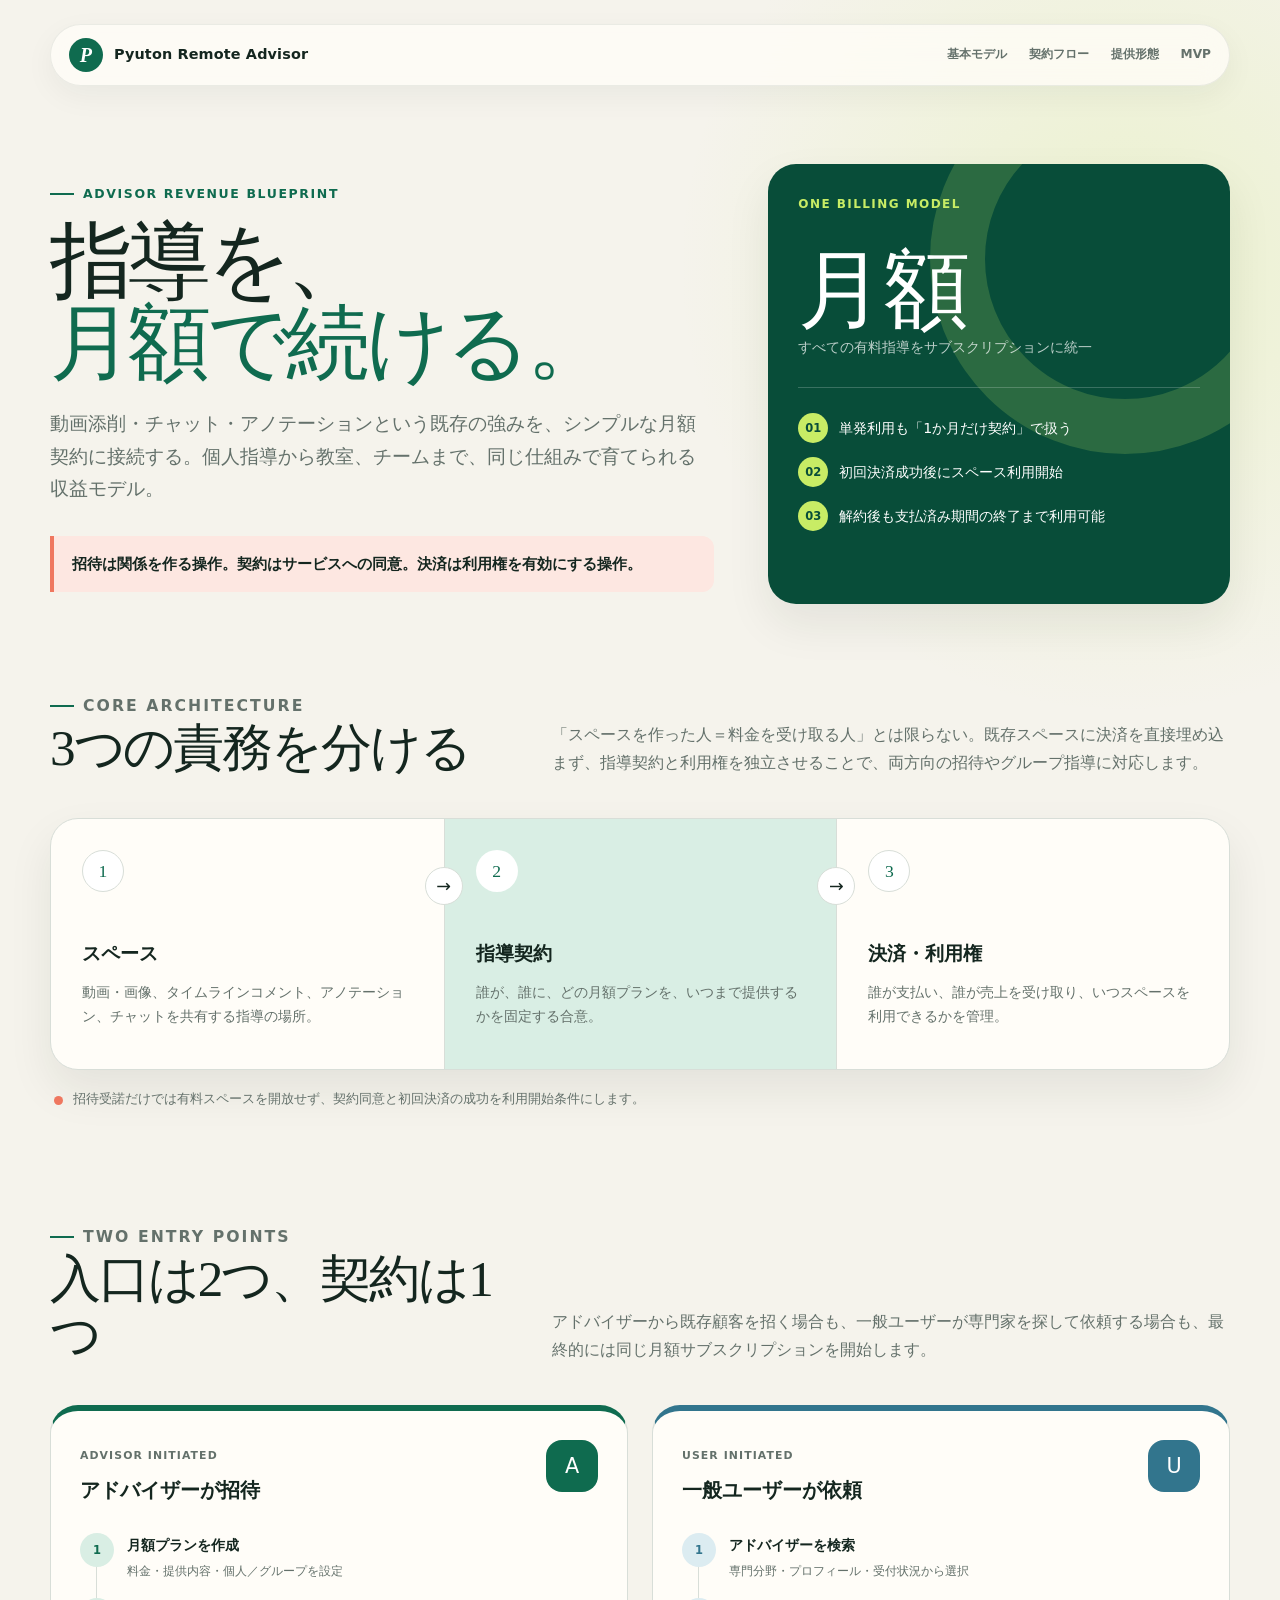
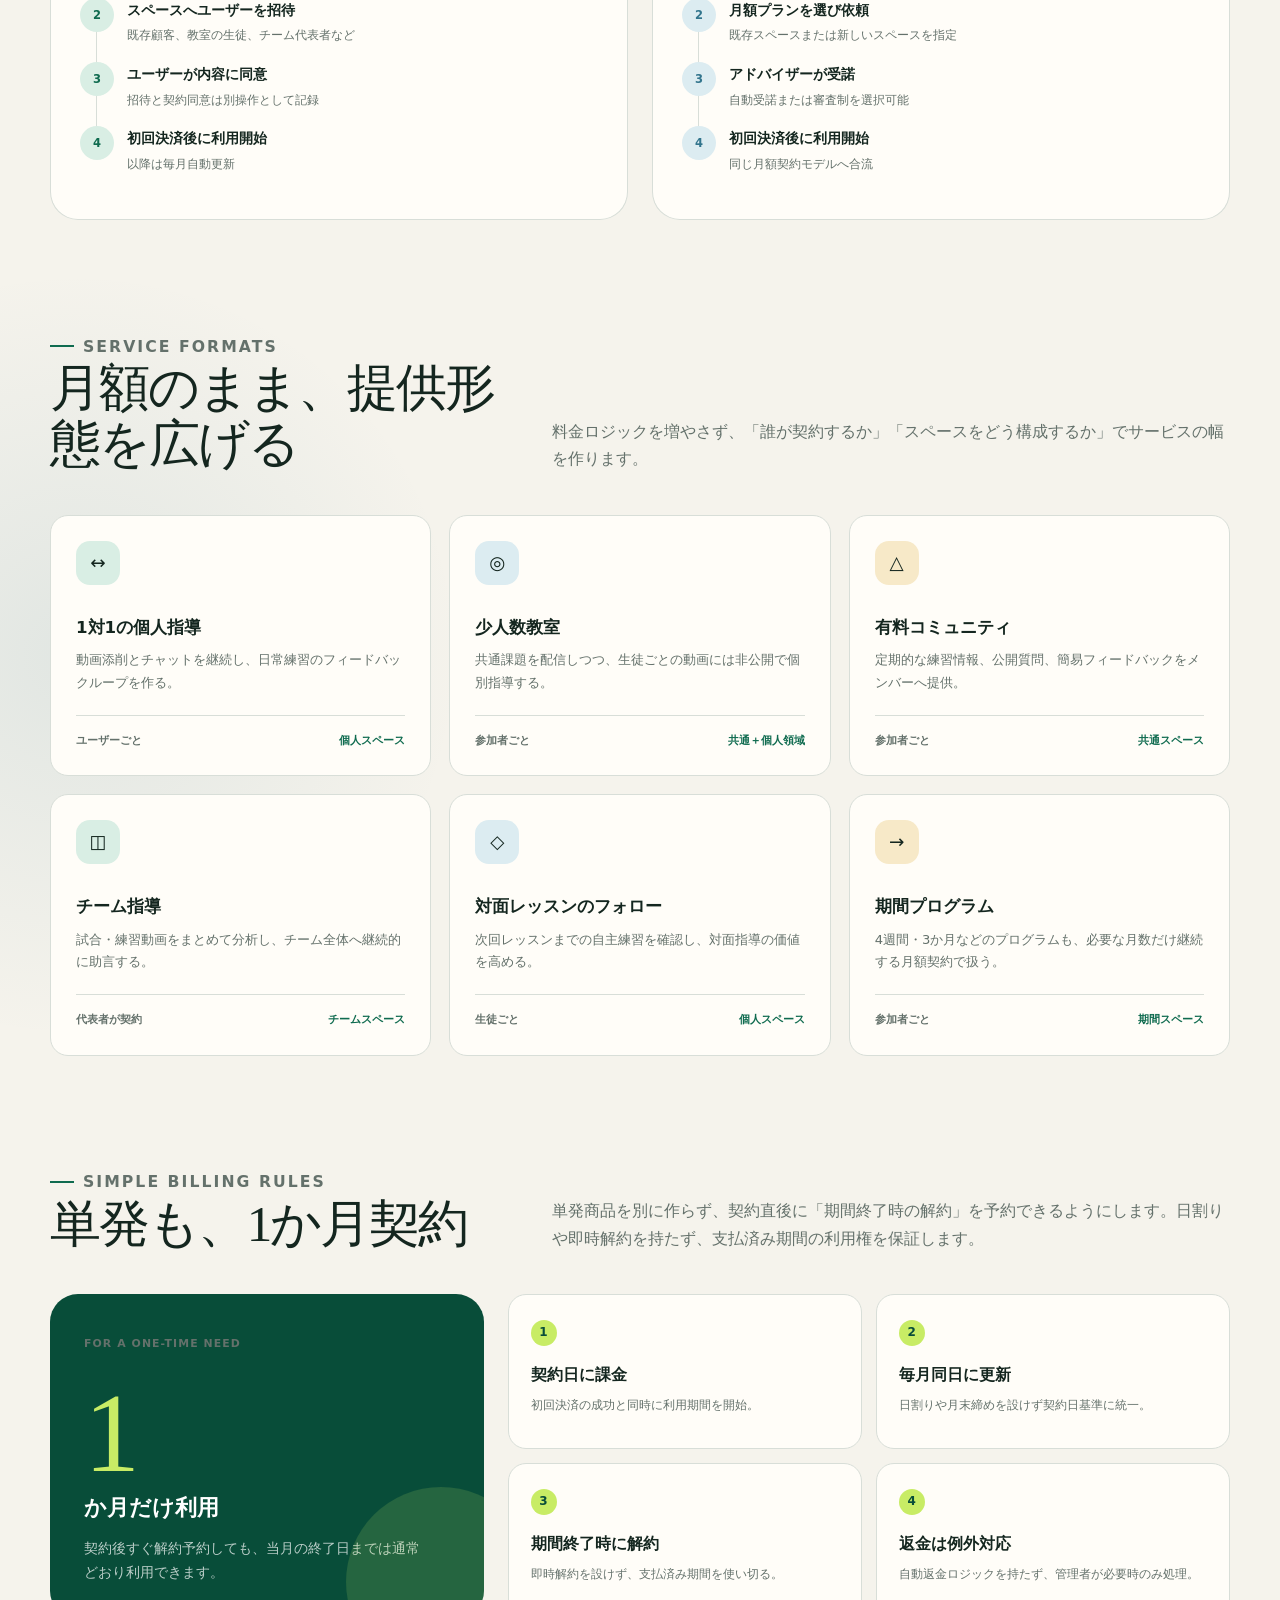
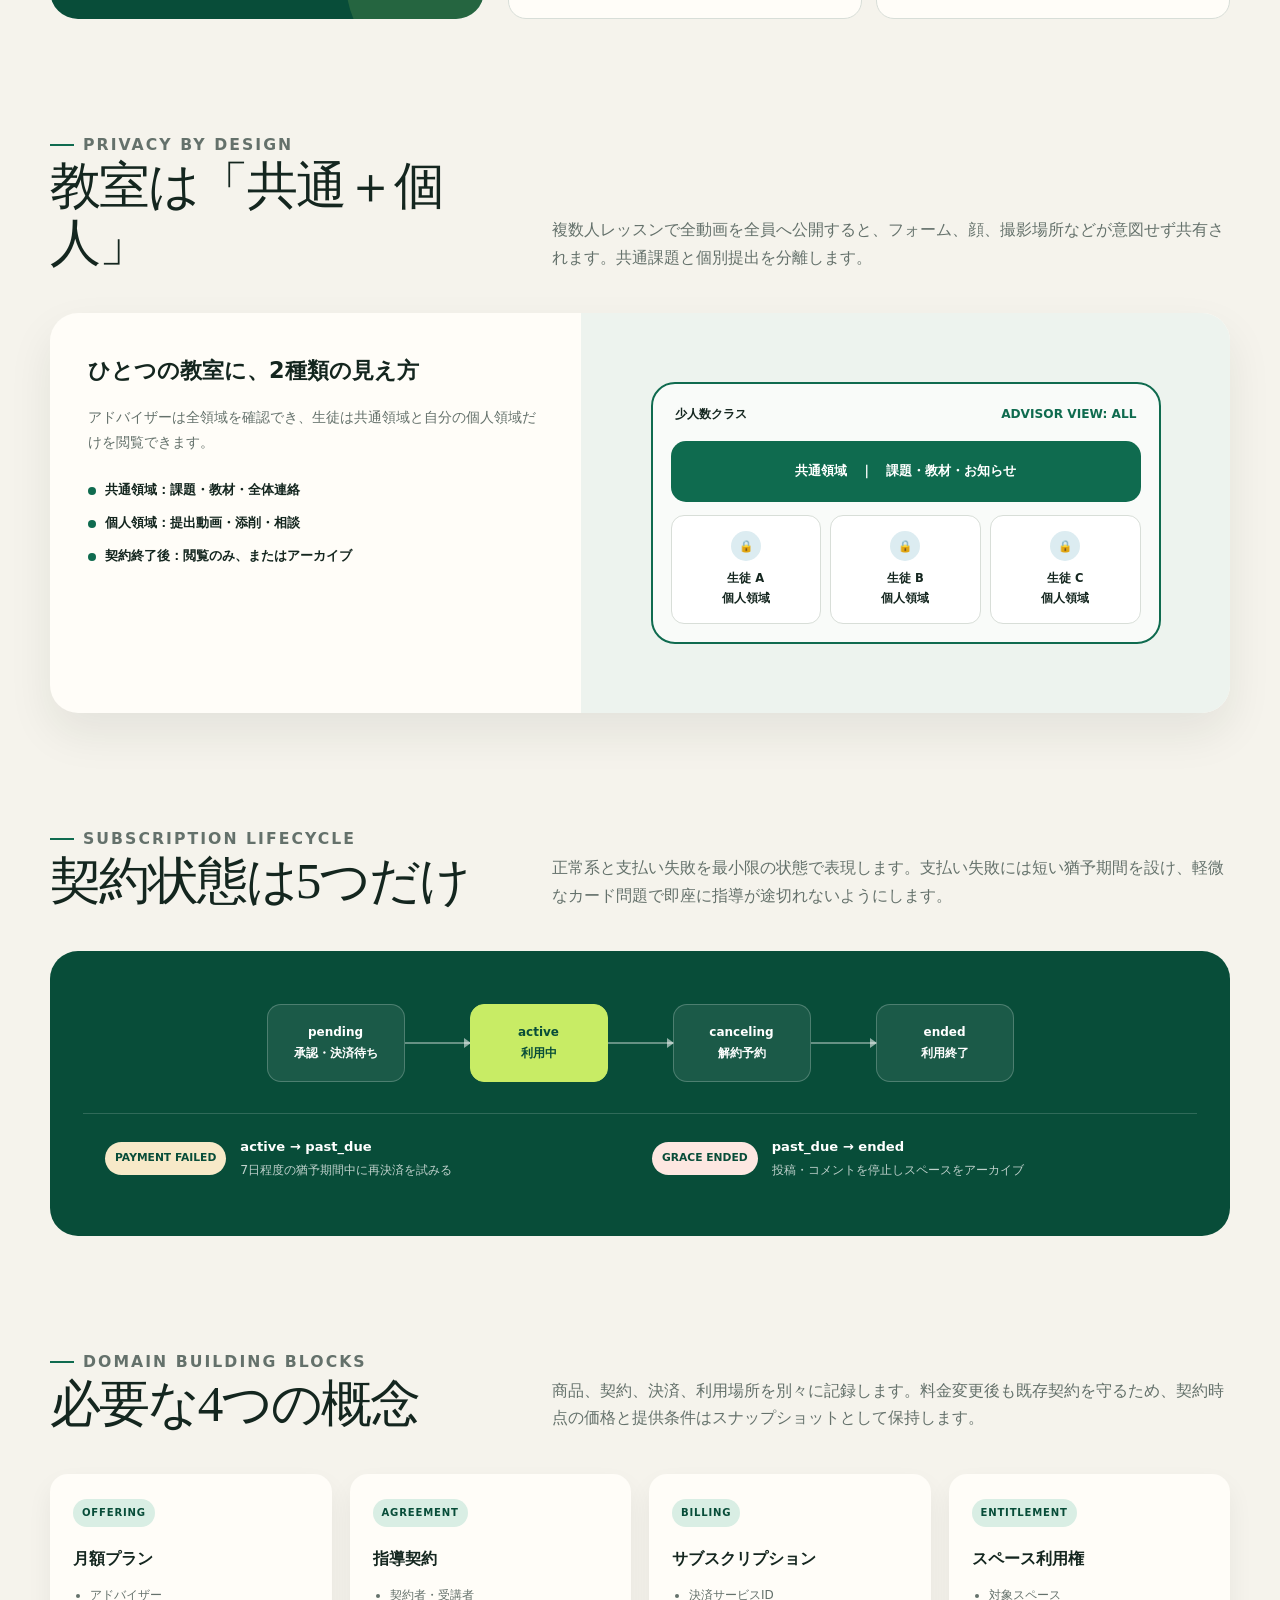
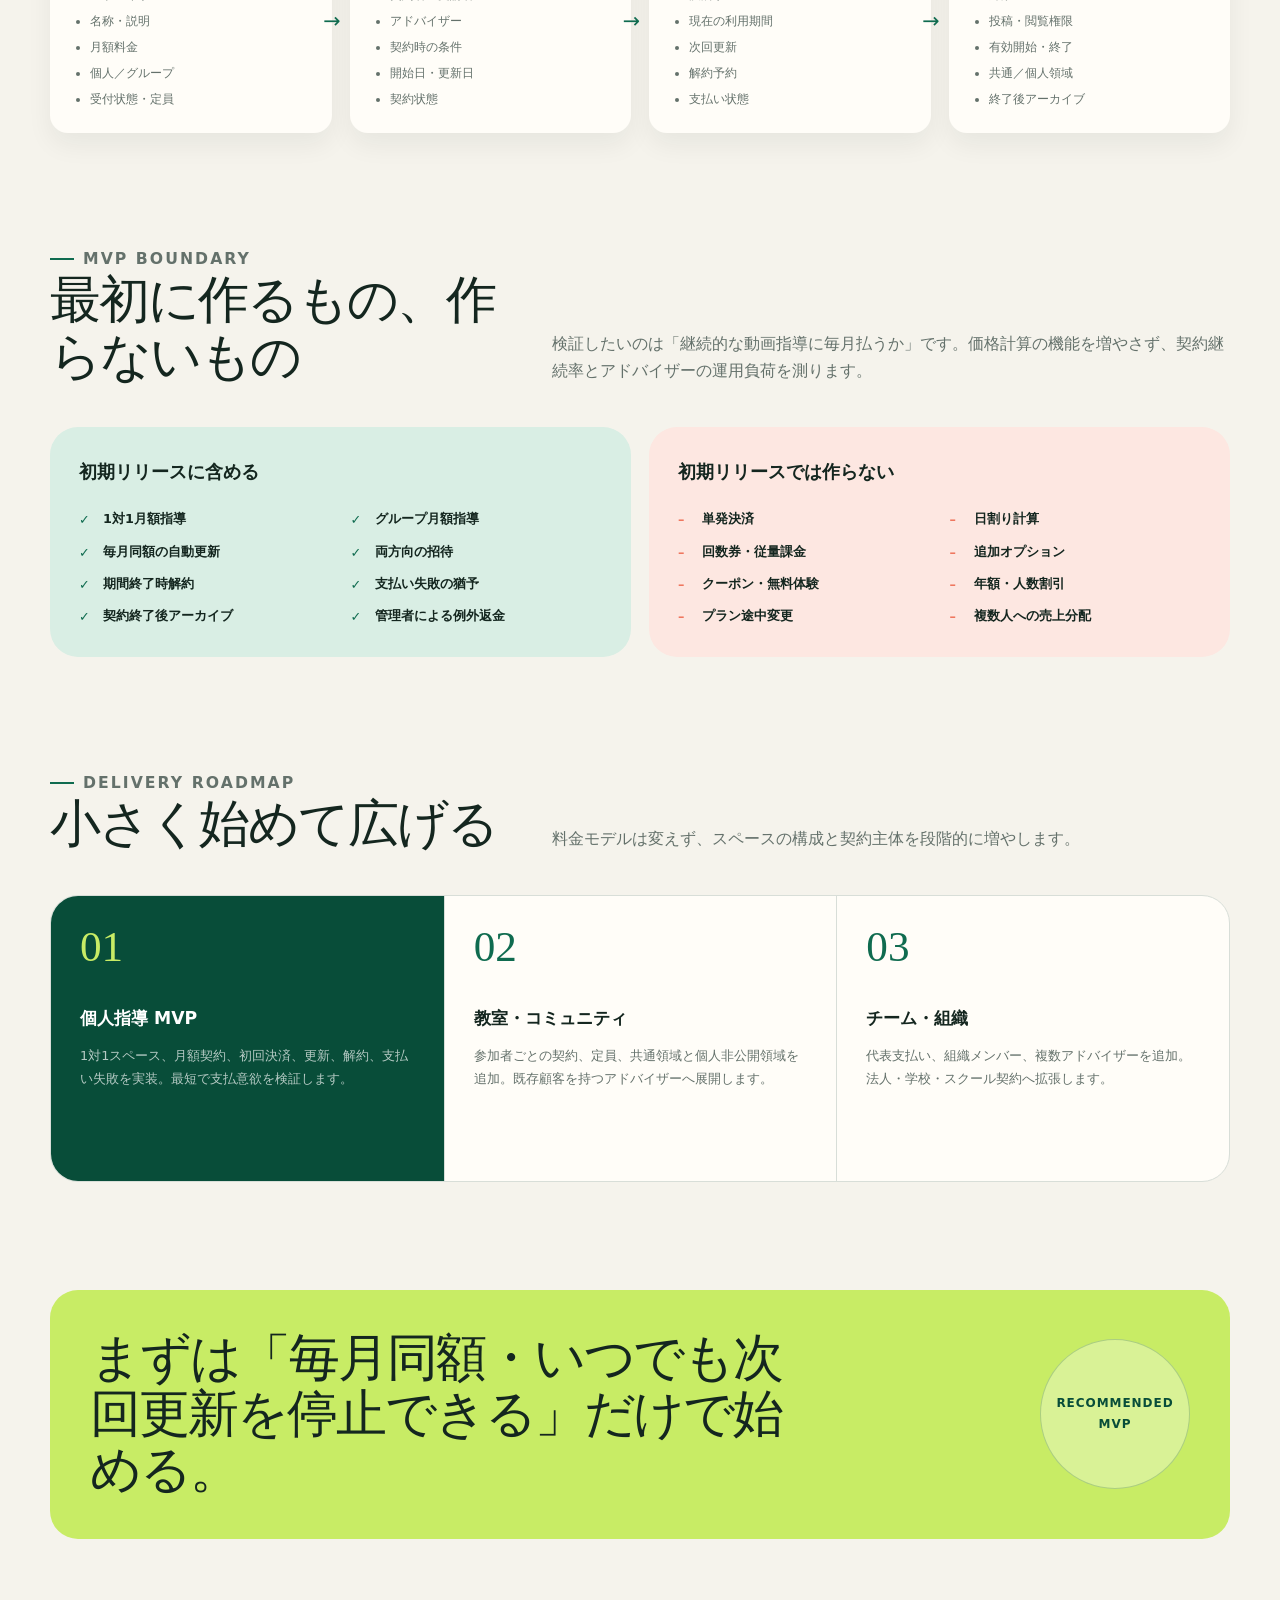
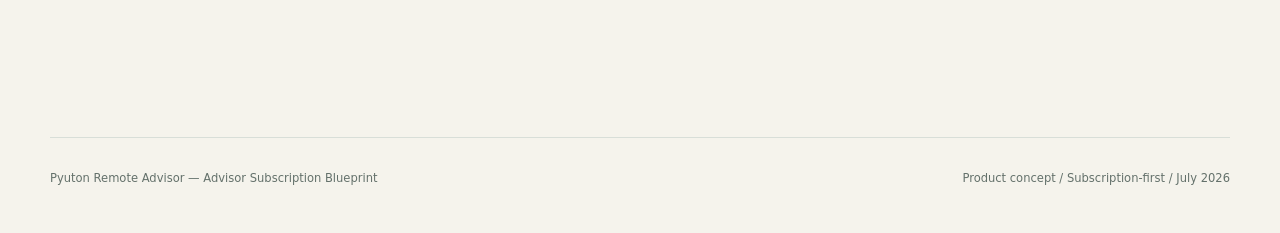
==== advisor-subscription-visual-guide.html @ 38a8e158 "Add preload link for advisor subscription visual guide document" ====
<!doctype html>
<html lang="ja">
<head>
  <meta charset="utf-8">
  <meta name="viewport" content="width=device-width, initial-scale=1">
  <meta name="description" content="Pyuton Remote Advisor のアドバイザー向け月額サブスクリプション構想を図解したプロダクト資料">
  <title>Advisor Subscription Blueprint | Pyuton Remote Advisor</title>
  <style>
    :root {
      --ink: #14261f;
      --muted: #64716b;
      --paper: #f5f3ec;
      --surface: #fffdf8;
      --surface-2: #edf3ee;
      --line: #d8ded8;
      --green: #0f6b4f;
      --green-dark: #084d39;
      --green-soft: #d9eee4;
      --lime: #c8ec65;
      --coral: #ef775f;
      --coral-soft: #fde7e1;
      --blue: #32758d;
      --blue-soft: #dcecf1;
      --amber: #b2781c;
      --amber-soft: #f7e9c8;
      --shadow: 0 20px 45px rgba(20, 38, 31, 0.08);
      --radius-lg: 28px;
      --radius-md: 18px;
      --radius-sm: 12px;
    }

    * { box-sizing: border-box; }

    html { scroll-behavior: smooth; }

    body {
      margin: 0;
      color: var(--ink);
      background:
        radial-gradient(circle at 88% 4%, rgba(200, 236, 101, 0.22), transparent 28rem),
        radial-gradient(circle at 6% 34%, rgba(50, 117, 141, 0.10), transparent 24rem),
        var(--paper);
      font-family: "Hiragino Sans", "Yu Gothic UI", "Yu Gothic", "Noto Sans JP", system-ui, sans-serif;
      line-height: 1.75;
      -webkit-font-smoothing: antialiased;
    }

    a { color: inherit; }

    .page {
      width: min(1180px, calc(100% - 40px));
      margin: 0 auto;
    }

    .eyebrow {
      display: inline-flex;
      align-items: center;
      gap: 9px;
      margin: 0 0 16px;
      color: var(--green);
      font-size: 0.78rem;
      font-weight: 800;
      letter-spacing: 0.13em;
      text-transform: uppercase;
    }

    .eyebrow::before {
      width: 24px;
      height: 2px;
      background: var(--green);
      content: "";
    }

    header {
      padding: 24px 0 84px;
    }

    .nav {
      display: flex;
      align-items: center;
      justify-content: space-between;
      padding: 13px 18px;
      border: 1px solid rgba(20, 38, 31, 0.08);
      border-radius: 999px;
      background: rgba(255, 253, 248, 0.78);
      box-shadow: 0 10px 30px rgba(20, 38, 31, 0.05);
      backdrop-filter: blur(14px);
    }

    .brand {
      display: flex;
      align-items: center;
      gap: 11px;
      font-size: 0.9rem;
      font-weight: 800;
      letter-spacing: 0.01em;
    }

    .brand-mark {
      display: grid;
      width: 34px;
      height: 34px;
      place-items: center;
      border-radius: 50%;
      color: white;
      background: var(--green);
      font-family: Georgia, serif;
      font-size: 1.25rem;
      font-style: italic;
    }

    .nav-links {
      display: flex;
      gap: 22px;
      color: var(--muted);
      font-size: 0.76rem;
      font-weight: 700;
    }

    .nav-links a { text-decoration: none; }
    .nav-links a:hover { color: var(--green); }

    .hero {
      display: grid;
      grid-template-columns: minmax(0, 1.18fr) minmax(320px, 0.82fr);
      gap: 54px;
      align-items: center;
      padding-top: 78px;
    }

    h1, h2, h3, p { margin-top: 0; }

    h1 {
      max-width: 780px;
      margin-bottom: 24px;
      font-family: Georgia, "Yu Mincho", serif;
      font-size: clamp(3rem, 6.5vw, 6.4rem);
      font-weight: 500;
      letter-spacing: -0.055em;
      line-height: 0.98;
    }

    h1 span {
      display: block;
      color: var(--green);
    }

    .hero-copy {
      max-width: 710px;
      margin-bottom: 30px;
      color: var(--muted);
      font-size: clamp(1rem, 1.6vw, 1.16rem);
    }

    .principle {
      display: flex;
      max-width: 700px;
      gap: 14px;
      align-items: center;
      padding: 15px 18px;
      border-left: 4px solid var(--coral);
      border-radius: 0 var(--radius-sm) var(--radius-sm) 0;
      background: var(--coral-soft);
      font-size: 0.92rem;
      font-weight: 700;
    }

    .hero-board {
      position: relative;
      min-height: 440px;
      padding: 30px;
      overflow: hidden;
      border-radius: var(--radius-lg);
      color: white;
      background: var(--green-dark);
      box-shadow: var(--shadow);
    }

    .hero-board::before {
      position: absolute;
      right: -90px;
      top: -100px;
      width: 280px;
      height: 280px;
      border: 55px solid rgba(200, 236, 101, 0.18);
      border-radius: 50%;
      content: "";
    }

    .board-label {
      position: relative;
      margin-bottom: 32px;
      color: var(--lime);
      font-size: 0.75rem;
      font-weight: 800;
      letter-spacing: 0.12em;
    }

    .price-lockup {
      position: relative;
      padding-bottom: 26px;
      border-bottom: 1px solid rgba(255, 255, 255, 0.2);
    }

    .price-lockup strong {
      display: block;
      font-family: Georgia, serif;
      font-size: clamp(3.3rem, 7vw, 5.4rem);
      font-weight: 400;
      line-height: 1;
    }

    .price-lockup span {
      color: rgba(255, 255, 255, 0.72);
      font-size: 0.86rem;
    }

    .board-points {
      position: relative;
      display: grid;
      gap: 14px;
      margin-top: 25px;
    }

    .board-point {
      display: grid;
      grid-template-columns: 30px 1fr;
      gap: 11px;
      align-items: center;
      font-size: 0.88rem;
    }

    .board-point b {
      display: grid;
      width: 30px;
      height: 30px;
      place-items: center;
      border-radius: 50%;
      color: var(--green-dark);
      background: var(--lime);
      font-size: 0.72rem;
    }

    main { padding-bottom: 90px; }

    section { margin-bottom: 108px; }

    .section-heading {
      display: grid;
      grid-template-columns: minmax(260px, 0.8fr) minmax(320px, 1.2fr);
      gap: 50px;
      align-items: end;
      margin-bottom: 42px;
    }

    h2 {
      margin-bottom: 0;
      font-family: Georgia, "Yu Mincho", serif;
      font-size: clamp(2rem, 4vw, 3.7rem);
      font-weight: 500;
      letter-spacing: -0.04em;
      line-height: 1.1;
    }

    .section-heading p {
      margin-bottom: 0;
      color: var(--muted);
      font-size: 0.98rem;
    }

    .architecture {
      display: grid;
      grid-template-columns: repeat(3, 1fr);
      border: 1px solid var(--line);
      border-radius: var(--radius-lg);
      overflow: hidden;
      background: var(--surface);
      box-shadow: var(--shadow);
    }

    .arch-card {
      position: relative;
      min-height: 250px;
      padding: 31px;
    }

    .arch-card + .arch-card { border-left: 1px solid var(--line); }

    .arch-number {
      display: grid;
      width: 42px;
      height: 42px;
      margin-bottom: 45px;
      place-items: center;
      border: 1px solid var(--line);
      border-radius: 50%;
      color: var(--green);
      background: white;
      font-family: Georgia, serif;
      font-size: 1.1rem;
    }

    .arch-card h3 {
      margin-bottom: 9px;
      font-size: 1.2rem;
    }

    .arch-card p {
      margin-bottom: 0;
      color: var(--muted);
      font-size: 0.88rem;
    }

    .arch-card:nth-child(2) { background: var(--green-soft); }
    .arch-card:nth-child(2) .arch-number { border-color: transparent; }

    .arch-arrow {
      position: absolute;
      z-index: 2;
      right: -19px;
      top: 48px;
      display: grid;
      width: 38px;
      height: 38px;
      place-items: center;
      border: 1px solid var(--line);
      border-radius: 50%;
      background: white;
      font-size: 1.1rem;
    }

    .caption {
      display: flex;
      gap: 10px;
      align-items: flex-start;
      margin: 18px 4px 0;
      color: var(--muted);
      font-size: 0.82rem;
    }

    .caption-mark {
      flex: 0 0 auto;
      width: 9px;
      height: 9px;
      margin-top: 8px;
      border-radius: 50%;
      background: var(--coral);
    }

    .flow-grid {
      display: grid;
      grid-template-columns: 1fr 1fr;
      gap: 24px;
    }

    .flow-card {
      padding: 29px;
      border: 1px solid var(--line);
      border-radius: var(--radius-lg);
      background: var(--surface);
    }

    .flow-card.advisor { border-top: 6px solid var(--green); }
    .flow-card.user { border-top: 6px solid var(--blue); }

    .flow-top {
      display: flex;
      justify-content: space-between;
      gap: 20px;
      margin-bottom: 25px;
    }

    .flow-kicker {
      display: inline-block;
      margin-bottom: 8px;
      color: var(--muted);
      font-size: 0.68rem;
      font-weight: 800;
      letter-spacing: 0.1em;
      text-transform: uppercase;
    }

    .flow-top h3 {
      margin-bottom: 0;
      font-size: 1.25rem;
    }

    .actor-icon {
      display: grid;
      flex: 0 0 auto;
      width: 52px;
      height: 52px;
      place-items: center;
      border-radius: 16px;
      color: white;
      background: var(--green);
      font-size: 1.3rem;
    }

    .user .actor-icon { background: var(--blue); }

    .steps {
      display: grid;
      gap: 0;
      margin: 0;
      padding: 0;
      list-style: none;
    }

    .steps li {
      position: relative;
      display: grid;
      grid-template-columns: 34px 1fr;
      gap: 13px;
      min-height: 58px;
      padding-bottom: 15px;
      font-size: 0.88rem;
    }

    .steps li:not(:last-child)::before {
      position: absolute;
      left: 16px;
      top: 31px;
      width: 1px;
      height: calc(100% - 16px);
      background: var(--line);
      content: "";
    }

    .step-no {
      position: relative;
      z-index: 1;
      display: grid;
      width: 34px;
      height: 34px;
      place-items: center;
      border-radius: 50%;
      color: var(--green);
      background: var(--green-soft);
      font-size: 0.72rem;
      font-weight: 800;
    }

    .user .step-no {
      color: var(--blue);
      background: var(--blue-soft);
    }

    .step-copy strong { display: block; }
    .step-copy span { color: var(--muted); font-size: 0.78rem; }

    .models {
      display: grid;
      grid-template-columns: repeat(3, 1fr);
      gap: 18px;
    }

    .model-card {
      display: flex;
      min-height: 235px;
      flex-direction: column;
      padding: 25px;
      border: 1px solid var(--line);
      border-radius: var(--radius-md);
      background: var(--surface);
      transition: transform 160ms ease, box-shadow 160ms ease;
    }

    .model-card:hover {
      transform: translateY(-4px);
      box-shadow: var(--shadow);
    }

    .model-icon {
      display: grid;
      width: 44px;
      height: 44px;
      margin-bottom: 28px;
      place-items: center;
      border-radius: 14px;
      background: var(--green-soft);
      font-size: 1.15rem;
    }

    .model-card:nth-child(2) .model-icon,
    .model-card:nth-child(5) .model-icon { background: var(--blue-soft); }
    .model-card:nth-child(3) .model-icon,
    .model-card:nth-child(6) .model-icon { background: var(--amber-soft); }

    .model-card h3 { margin-bottom: 7px; font-size: 1.04rem; }
    .model-card p { margin-bottom: 20px; color: var(--muted); font-size: 0.82rem; }

    .model-meta {
      display: flex;
      justify-content: space-between;
      gap: 10px;
      margin-top: auto;
      padding-top: 15px;
      border-top: 1px solid var(--line);
      color: var(--muted);
      font-size: 0.7rem;
      font-weight: 800;
    }

    .model-meta span:last-child { color: var(--green); }

    .rule-layout {
      display: grid;
      grid-template-columns: minmax(280px, 0.75fr) minmax(440px, 1.25fr);
      gap: 24px;
    }

    .single-month {
      position: relative;
      padding: 34px;
      overflow: hidden;
      border-radius: var(--radius-lg);
      color: white;
      background: var(--green-dark);
    }

    .single-month::after {
      position: absolute;
      right: -52px;
      bottom: -58px;
      width: 190px;
      height: 190px;
      border-radius: 50%;
      background: var(--lime);
      content: "";
      opacity: 0.15;
    }

    .single-month .big-one {
      display: block;
      margin: 25px 0 8px;
      color: var(--lime);
      font-family: Georgia, serif;
      font-size: 7rem;
      line-height: 0.85;
    }

    .single-month h3 { margin-bottom: 10px; font-size: 1.35rem; }
    .single-month p { max-width: 340px; margin-bottom: 0; color: rgba(255,255,255,0.72); font-size: 0.85rem; }

    .rules {
      display: grid;
      grid-template-columns: 1fr 1fr;
      gap: 14px;
    }

    .rule {
      padding: 22px;
      border: 1px solid var(--line);
      border-radius: var(--radius-md);
      background: var(--surface);
    }

    .rule b {
      display: inline-grid;
      width: 26px;
      height: 26px;
      margin-bottom: 15px;
      place-items: center;
      border-radius: 50%;
      color: var(--green-dark);
      background: var(--lime);
      font-size: 0.75rem;
    }

    .rule h3 { margin-bottom: 6px; font-size: 0.98rem; }
    .rule p { margin-bottom: 0; color: var(--muted); font-size: 0.78rem; }

    .privacy-board {
      display: grid;
      grid-template-columns: 0.9fr 1.1fr;
      gap: 0;
      overflow: hidden;
      border-radius: var(--radius-lg);
      background: var(--surface);
      box-shadow: var(--shadow);
    }

    .privacy-copy { padding: 38px; }
    .privacy-copy h3 { margin-bottom: 15px; font-size: 1.4rem; }
    .privacy-copy p { color: var(--muted); font-size: 0.88rem; }

    .privacy-list {
      display: grid;
      gap: 10px;
      margin: 25px 0 0;
      padding: 0;
      list-style: none;
    }

    .privacy-list li {
      display: flex;
      gap: 9px;
      align-items: center;
      font-size: 0.82rem;
      font-weight: 700;
    }

    .privacy-list li::before {
      width: 8px;
      height: 8px;
      border-radius: 50%;
      background: var(--green);
      content: "";
    }

    .space-map {
      display: grid;
      min-height: 400px;
      padding: 35px;
      place-items: center;
      background: var(--surface-2);
    }

    .space-shell {
      width: min(100%, 510px);
      padding: 18px;
      border: 2px solid var(--green);
      border-radius: 24px;
      background: rgba(255,255,255,0.68);
    }

    .space-title {
      display: flex;
      justify-content: space-between;
      margin-bottom: 14px;
      padding: 2px 4px;
      font-size: 0.76rem;
      font-weight: 800;
    }

    .space-title span:last-child { color: var(--green); }

    .common-room {
      margin-bottom: 13px;
      padding: 19px;
      border-radius: 15px;
      color: white;
      background: var(--green);
      text-align: center;
      font-size: 0.8rem;
      font-weight: 800;
    }

    .private-rooms {
      display: grid;
      grid-template-columns: repeat(3, 1fr);
      gap: 9px;
    }

    .private-room {
      min-height: 92px;
      padding: 15px 8px;
      border: 1px solid var(--line);
      border-radius: 13px;
      background: white;
      text-align: center;
      font-size: 0.72rem;
      font-weight: 800;
    }

    .private-room i {
      display: grid;
      width: 30px;
      height: 30px;
      margin: 0 auto 7px;
      place-items: center;
      border-radius: 50%;
      background: var(--blue-soft);
      font-style: normal;
    }

    .state-board {
      padding: 33px;
      overflow-x: auto;
      border-radius: var(--radius-lg);
      background: var(--green-dark);
      color: white;
    }

    .state-lane {
      display: flex;
      min-width: 880px;
      gap: 0;
      align-items: center;
      justify-content: center;
      padding: 20px 0 6px;
    }

    .state {
      position: relative;
      width: 138px;
      padding: 17px 10px;
      border: 1px solid rgba(255,255,255,0.22);
      border-radius: 14px;
      background: rgba(255,255,255,0.08);
      text-align: center;
      font-size: 0.75rem;
      font-weight: 800;
    }

    .state.active {
      color: var(--green-dark);
      border-color: var(--lime);
      background: var(--lime);
    }

    .connector {
      position: relative;
      width: 65px;
      height: 2px;
      background: rgba(255,255,255,0.38);
    }

    .connector::after {
      position: absolute;
      right: -1px;
      top: -4px;
      width: 0;
      height: 0;
      border-top: 5px solid transparent;
      border-bottom: 5px solid transparent;
      border-left: 7px solid rgba(255,255,255,0.55);
      content: "";
    }

    .state-branch {
      display: grid;
      min-width: 880px;
      grid-template-columns: 1fr 1fr;
      gap: 24px;
      margin-top: 25px;
      padding: 22px;
      border-top: 1px solid rgba(255,255,255,0.16);
    }

    .branch-card {
      display: grid;
      grid-template-columns: auto 1fr;
      gap: 14px;
      align-items: center;
      color: rgba(255,255,255,0.74);
      font-size: 0.78rem;
    }

    .branch-card b {
      color: white;
      font-size: 0.82rem;
    }

    .branch-tag {
      padding: 7px 10px;
      border-radius: 999px;
      color: var(--green-dark);
      background: var(--amber-soft);
      font-size: 0.67rem;
      font-weight: 900;
    }

    .branch-card:last-child .branch-tag { background: var(--coral-soft); }

    .entity-map {
      display: grid;
      grid-template-columns: repeat(4, 1fr);
      gap: 18px;
      align-items: stretch;
    }

    .entity {
      position: relative;
      padding: 23px;
      border-radius: var(--radius-md);
      background: var(--surface);
      box-shadow: 0 12px 26px rgba(20,38,31,0.06);
    }

    .entity:not(:last-child)::after {
      position: absolute;
      z-index: 2;
      right: -18px;
      top: 50%;
      width: 35px;
      color: var(--green);
      content: "→";
      font-size: 1.3rem;
      text-align: center;
    }

    .entity-tag {
      display: inline-block;
      margin-bottom: 18px;
      padding: 5px 9px;
      border-radius: 999px;
      color: var(--green-dark);
      background: var(--green-soft);
      font-size: 0.63rem;
      font-weight: 900;
      letter-spacing: 0.08em;
    }

    .entity h3 { margin-bottom: 12px; font-size: 1rem; }
    .entity ul { margin: 0; padding-left: 17px; color: var(--muted); font-size: 0.75rem; }
    .entity li + li { margin-top: 5px; }

    .scope-grid {
      display: grid;
      grid-template-columns: 1fr 1fr;
      gap: 18px;
    }

    .scope-card {
      padding: 29px;
      border-radius: var(--radius-lg);
    }

    .scope-card.do { background: var(--green-soft); }
    .scope-card.later { background: var(--coral-soft); }
    .scope-card h3 { margin-bottom: 20px; font-size: 1.15rem; }

    .scope-list {
      display: grid;
      grid-template-columns: 1fr 1fr;
      gap: 10px 20px;
      margin: 0;
      padding: 0;
      list-style: none;
    }

    .scope-list li {
      position: relative;
      padding-left: 24px;
      font-size: 0.8rem;
      font-weight: 700;
    }

    .scope-list li::before {
      position: absolute;
      left: 0;
      top: 1px;
      content: "✓";
      color: var(--green);
      font-weight: 900;
    }

    .later .scope-list li::before {
      content: "–";
      color: var(--coral);
    }

    .roadmap {
      display: grid;
      grid-template-columns: repeat(3, 1fr);
      gap: 0;
      overflow: hidden;
      border: 1px solid var(--line);
      border-radius: var(--radius-lg);
      background: var(--surface);
    }

    .phase {
      min-height: 285px;
      padding: 29px;
    }

    .phase + .phase { border-left: 1px solid var(--line); }
    .phase:first-child { background: var(--green-dark); color: white; }

    .phase-no {
      display: inline-block;
      margin-bottom: 35px;
      color: var(--green);
      font-family: Georgia, serif;
      font-size: 2.7rem;
      line-height: 1;
    }

    .phase:first-child .phase-no { color: var(--lime); }
    .phase h3 { margin-bottom: 12px; font-size: 1.08rem; }
    .phase p { color: var(--muted); font-size: 0.8rem; }
    .phase:first-child p { color: rgba(255,255,255,0.7); }

    .decision {
      display: grid;
      grid-template-columns: 1fr auto;
      gap: 40px;
      align-items: center;
      padding: 40px;
      border-radius: var(--radius-lg);
      background: var(--lime);
    }

    .decision h2 { max-width: 720px; font-size: clamp(2rem, 4vw, 3.4rem); }

    .decision-badge {
      display: grid;
      width: 150px;
      height: 150px;
      place-items: center;
      border: 1px solid rgba(8,77,57,0.22);
      border-radius: 50%;
      color: var(--green-dark);
      background: rgba(255,255,255,0.32);
      text-align: center;
      font-size: 0.75rem;
      font-weight: 900;
      letter-spacing: 0.08em;
    }

    footer {
      display: flex;
      justify-content: space-between;
      gap: 30px;
      padding: 30px 0 45px;
      border-top: 1px solid var(--line);
      color: var(--muted);
      font-size: 0.72rem;
    }

    @media (max-width: 900px) {
      .hero, .section-heading, .privacy-board, .rule-layout { grid-template-columns: 1fr; }
      .hero { padding-top: 55px; }
      .hero-board { min-height: 390px; }
      .models { grid-template-columns: repeat(2, 1fr); }
      .entity-map { grid-template-columns: 1fr 1fr; }
      .entity:nth-child(2)::after { display: none; }
      .roadmap { grid-template-columns: 1fr; }
      .phase + .phase { border-top: 1px solid var(--line); border-left: 0; }
      .phase { min-height: auto; }
    }

    @media (max-width: 680px) {
      .page { width: min(100% - 24px, 1180px); }
      header { padding-bottom: 65px; }
      section { margin-bottom: 80px; }
      .nav-links { display: none; }
      .hero { gap: 32px; }
      h1 { font-size: clamp(2.8rem, 15vw, 4.7rem); }
      .section-heading { gap: 18px; }
      .architecture, .flow-grid, .models, .rules, .entity-map, .scope-grid { grid-template-columns: 1fr; }
      .arch-card + .arch-card { border-top: 1px solid var(--line); border-left: 0; }
      .arch-card { min-height: auto; }
      .arch-number { margin-bottom: 25px; }
      .arch-arrow, .entity::after { display: none !important; }
      .private-rooms { grid-template-columns: 1fr; }
      .scope-list { grid-template-columns: 1fr; }
      .decision { grid-template-columns: 1fr; padding: 28px; }
      .decision-badge { width: 110px; height: 110px; }
      footer { flex-direction: column; }
    }

    @media print {
      body { background: white; }
      .page { width: 100%; }
      .nav { display: none; }
      header { padding-top: 0; }
      section { break-inside: avoid; margin-bottom: 55px; }
      .model-card:hover { transform: none; }
    }
  </style>
</head>
<body>
  <header>
    <div class="page">
      <nav class="nav" aria-label="ページ内ナビゲーション">
        <div class="brand"><span class="brand-mark">P</span> Pyuton Remote Advisor</div>
        <div class="nav-links">
          <a href="#model">基本モデル</a>
          <a href="#flows">契約フロー</a>
          <a href="#services">提供形態</a>
          <a href="#mvp">MVP</a>
        </div>
      </nav>

      <div class="hero">
        <div>
          <p class="eyebrow">Advisor Revenue Blueprint</p>
          <h1>指導を、<span>月額で続ける。</span></h1>
          <p class="hero-copy">動画添削・チャット・アノテーションという既存の強みを、シンプルな月額契約に接続する。個人指導から教室、チームまで、同じ仕組みで育てられる収益モデル。</p>
          <div class="principle">招待は関係を作る操作。契約はサービスへの同意。決済は利用権を有効にする操作。</div>
        </div>

        <aside class="hero-board" aria-label="料金モデルの要約">
          <div class="board-label">ONE BILLING MODEL</div>
          <div class="price-lockup">
            <strong>月額</strong>
            <span>すべての有料指導をサブスクリプションに統一</span>
          </div>
          <div class="board-points">
            <div class="board-point"><b>01</b><span>単発利用も「1か月だけ契約」で扱う</span></div>
            <div class="board-point"><b>02</b><span>初回決済成功後にスペース利用開始</span></div>
            <div class="board-point"><b>03</b><span>解約後も支払済み期間の終了まで利用可能</span></div>
          </div>
        </aside>
      </div>
    </div>
  </header>

  <main class="page">
    <section id="model">
      <div class="section-heading">
        <div>
          <p class="eyebrow">Core Architecture</p>
          <h2>3つの責務を分ける</h2>
        </div>
        <p>「スペースを作った人＝料金を受け取る人」とは限らない。既存スペースに決済を直接埋め込まず、指導契約と利用権を独立させることで、両方向の招待やグループ指導に対応します。</p>
      </div>

      <div class="architecture">
        <article class="arch-card">
          <div class="arch-number">1</div>
          <h3>スペース</h3>
          <p>動画・画像、タイムラインコメント、アノテーション、チャットを共有する指導の場所。</p>
          <span class="arch-arrow" aria-hidden="true">→</span>
        </article>
        <article class="arch-card">
          <div class="arch-number">2</div>
          <h3>指導契約</h3>
          <p>誰が、誰に、どの月額プランを、いつまで提供するかを固定する合意。</p>
          <span class="arch-arrow" aria-hidden="true">→</span>
        </article>
        <article class="arch-card">
          <div class="arch-number">3</div>
          <h3>決済・利用権</h3>
          <p>誰が支払い、誰が売上を受け取り、いつスペースを利用できるかを管理。</p>
        </article>
      </div>
      <p class="caption"><span class="caption-mark"></span>招待受諾だけでは有料スペースを開放せず、契約同意と初回決済の成功を利用開始条件にします。</p>
    </section>

    <section id="flows">
      <div class="section-heading">
        <div>
          <p class="eyebrow">Two Entry Points</p>
          <h2>入口は2つ、契約は1つ</h2>
        </div>
        <p>アドバイザーから既存顧客を招く場合も、一般ユーザーが専門家を探して依頼する場合も、最終的には同じ月額サブスクリプションを開始します。</p>
      </div>

      <div class="flow-grid">
        <article class="flow-card advisor">
          <div class="flow-top">
            <div><span class="flow-kicker">Advisor initiated</span><h3>アドバイザーが招待</h3></div>
            <div class="actor-icon" aria-hidden="true">A</div>
          </div>
          <ol class="steps">
            <li><span class="step-no">1</span><div class="step-copy"><strong>月額プランを作成</strong><span>料金・提供内容・個人／グループを設定</span></div></li>
            <li><span class="step-no">2</span><div class="step-copy"><strong>スペースへユーザーを招待</strong><span>既存顧客、教室の生徒、チーム代表者など</span></div></li>
            <li><span class="step-no">3</span><div class="step-copy"><strong>ユーザーが内容に同意</strong><span>招待と契約同意は別操作として記録</span></div></li>
            <li><span class="step-no">4</span><div class="step-copy"><strong>初回決済後に利用開始</strong><span>以降は毎月自動更新</span></div></li>
          </ol>
        </article>

        <article class="flow-card user">
          <div class="flow-top">
            <div><span class="flow-kicker">User initiated</span><h3>一般ユーザーが依頼</h3></div>
            <div class="actor-icon" aria-hidden="true">U</div>
          </div>
          <ol class="steps">
            <li><span class="step-no">1</span><div class="step-copy"><strong>アドバイザーを検索</strong><span>専門分野・プロフィール・受付状況から選択</span></div></li>
            <li><span class="step-no">2</span><div class="step-copy"><strong>月額プランを選び依頼</strong><span>既存スペースまたは新しいスペースを指定</span></div></li>
            <li><span class="step-no">3</span><div class="step-copy"><strong>アドバイザーが受諾</strong><span>自動受諾または審査制を選択可能</span></div></li>
            <li><span class="step-no">4</span><div class="step-copy"><strong>初回決済後に利用開始</strong><span>同じ月額契約モデルへ合流</span></div></li>
          </ol>
        </article>
      </div>
    </section>

    <section id="services">
      <div class="section-heading">
        <div>
          <p class="eyebrow">Service Formats</p>
          <h2>月額のまま、提供形態を広げる</h2>
        </div>
        <p>料金ロジックを増やさず、「誰が契約するか」「スペースをどう構成するか」でサービスの幅を作ります。</p>
      </div>

      <div class="models">
        <article class="model-card"><div class="model-icon">↔</div><h3>1対1の個人指導</h3><p>動画添削とチャットを継続し、日常練習のフィードバックループを作る。</p><div class="model-meta"><span>ユーザーごと</span><span>個人スペース</span></div></article>
        <article class="model-card"><div class="model-icon">◎</div><h3>少人数教室</h3><p>共通課題を配信しつつ、生徒ごとの動画には非公開で個別指導する。</p><div class="model-meta"><span>参加者ごと</span><span>共通＋個人領域</span></div></article>
        <article class="model-card"><div class="model-icon">△</div><h3>有料コミュニティ</h3><p>定期的な練習情報、公開質問、簡易フィードバックをメンバーへ提供。</p><div class="model-meta"><span>参加者ごと</span><span>共通スペース</span></div></article>
        <article class="model-card"><div class="model-icon">◫</div><h3>チーム指導</h3><p>試合・練習動画をまとめて分析し、チーム全体へ継続的に助言する。</p><div class="model-meta"><span>代表者が契約</span><span>チームスペース</span></div></article>
        <article class="model-card"><div class="model-icon">◇</div><h3>対面レッスンのフォロー</h3><p>次回レッスンまでの自主練習を確認し、対面指導の価値を高める。</p><div class="model-meta"><span>生徒ごと</span><span>個人スペース</span></div></article>
        <article class="model-card"><div class="model-icon">→</div><h3>期間プログラム</h3><p>4週間・3か月などのプログラムも、必要な月数だけ継続する月額契約で扱う。</p><div class="model-meta"><span>参加者ごと</span><span>期間スペース</span></div></article>
      </div>
    </section>

    <section>
      <div class="section-heading">
        <div>
          <p class="eyebrow">Simple Billing Rules</p>
          <h2>単発も、1か月契約</h2>
        </div>
        <p>単発商品を別に作らず、契約直後に「期間終了時の解約」を予約できるようにします。日割りや即時解約を持たず、支払済み期間の利用権を保証します。</p>
      </div>

      <div class="rule-layout">
        <aside class="single-month">
          <span class="flow-kicker">For a one-time need</span>
          <span class="big-one">1</span>
          <h3>か月だけ利用</h3>
          <p>契約後すぐ解約予約しても、当月の終了日までは通常どおり利用できます。</p>
        </aside>
        <div class="rules">
          <article class="rule"><b>1</b><h3>契約日に課金</h3><p>初回決済の成功と同時に利用期間を開始。</p></article>
          <article class="rule"><b>2</b><h3>毎月同日に更新</h3><p>日割りや月末締めを設けず契約日基準に統一。</p></article>
          <article class="rule"><b>3</b><h3>期間終了時に解約</h3><p>即時解約を設けず、支払済み期間を使い切る。</p></article>
          <article class="rule"><b>4</b><h3>返金は例外対応</h3><p>自動返金ロジックを持たず、管理者が必要時のみ処理。</p></article>
        </div>
      </div>
    </section>

    <section>
      <div class="section-heading">
        <div>
          <p class="eyebrow">Privacy by Design</p>
          <h2>教室は「共通＋個人」</h2>
        </div>
        <p>複数人レッスンで全動画を全員へ公開すると、フォーム、顔、撮影場所などが意図せず共有されます。共通課題と個別提出を分離します。</p>
      </div>

      <div class="privacy-board">
        <div class="privacy-copy">
          <h3>ひとつの教室に、2種類の見え方</h3>
          <p>アドバイザーは全領域を確認でき、生徒は共通領域と自分の個人領域だけを閲覧できます。</p>
          <ul class="privacy-list">
            <li>共通領域：課題・教材・全体連絡</li>
            <li>個人領域：提出動画・添削・相談</li>
            <li>契約終了後：閲覧のみ、またはアーカイブ</li>
          </ul>
        </div>
        <div class="space-map" role="img" aria-label="クラス共通領域と3人分の非公開個人領域の図">
          <div class="space-shell">
            <div class="space-title"><span>少人数クラス</span><span>ADVISOR VIEW: ALL</span></div>
            <div class="common-room">共通領域　｜　課題・教材・お知らせ</div>
            <div class="private-rooms">
              <div class="private-room"><i>🔒</i>生徒 A<br>個人領域</div>
              <div class="private-room"><i>🔒</i>生徒 B<br>個人領域</div>
              <div class="private-room"><i>🔒</i>生徒 C<br>個人領域</div>
            </div>
          </div>
        </div>
      </div>
    </section>

    <section>
      <div class="section-heading">
        <div>
          <p class="eyebrow">Subscription Lifecycle</p>
          <h2>契約状態は5つだけ</h2>
        </div>
        <p>正常系と支払い失敗を最小限の状態で表現します。支払い失敗には短い猶予期間を設け、軽微なカード問題で即座に指導が途切れないようにします。</p>
      </div>

      <div class="state-board" aria-label="サブスクリプション状態遷移図">
        <div class="state-lane">
          <div class="state">pending<br>承認・決済待ち</div><div class="connector"></div>
          <div class="state active">active<br>利用中</div><div class="connector"></div>
          <div class="state">canceling<br>解約予約</div><div class="connector"></div>
          <div class="state">ended<br>利用終了</div>
        </div>
        <div class="state-branch">
          <div class="branch-card"><span class="branch-tag">PAYMENT FAILED</span><div><b>active → past_due</b><br>7日程度の猶予期間中に再決済を試みる</div></div>
          <div class="branch-card"><span class="branch-tag">GRACE ENDED</span><div><b>past_due → ended</b><br>投稿・コメントを停止しスペースをアーカイブ</div></div>
        </div>
      </div>
    </section>

    <section>
      <div class="section-heading">
        <div>
          <p class="eyebrow">Domain Building Blocks</p>
          <h2>必要な4つの概念</h2>
        </div>
        <p>商品、契約、決済、利用場所を別々に記録します。料金変更後も既存契約を守るため、契約時点の価格と提供条件はスナップショットとして保持します。</p>
      </div>

      <div class="entity-map">
        <article class="entity"><span class="entity-tag">OFFERING</span><h3>月額プラン</h3><ul><li>アドバイザー</li><li>名称・説明</li><li>月額料金</li><li>個人／グループ</li><li>受付状態・定員</li></ul></article>
        <article class="entity"><span class="entity-tag">AGREEMENT</span><h3>指導契約</h3><ul><li>契約者・受講者</li><li>アドバイザー</li><li>契約時の条件</li><li>開始日・更新日</li><li>契約状態</li></ul></article>
        <article class="entity"><span class="entity-tag">BILLING</span><h3>サブスクリプション</h3><ul><li>決済サービスID</li><li>現在の利用期間</li><li>次回更新</li><li>解約予約</li><li>支払い状態</li></ul></article>
        <article class="entity"><span class="entity-tag">ENTITLEMENT</span><h3>スペース利用権</h3><ul><li>対象スペース</li><li>投稿・閲覧権限</li><li>有効開始・終了</li><li>共通／個人領域</li><li>終了後アーカイブ</li></ul></article>
      </div>
    </section>

    <section id="mvp">
      <div class="section-heading">
        <div>
          <p class="eyebrow">MVP Boundary</p>
          <h2>最初に作るもの、作らないもの</h2>
        </div>
        <p>検証したいのは「継続的な動画指導に毎月払うか」です。価格計算の機能を増やさず、契約継続率とアドバイザーの運用負荷を測ります。</p>
      </div>

      <div class="scope-grid">
        <article class="scope-card do"><h3>初期リリースに含める</h3><ul class="scope-list"><li>1対1月額指導</li><li>グループ月額指導</li><li>毎月同額の自動更新</li><li>両方向の招待</li><li>期間終了時解約</li><li>支払い失敗の猶予</li><li>契約終了後アーカイブ</li><li>管理者による例外返金</li></ul></article>
        <article class="scope-card later"><h3>初期リリースでは作らない</h3><ul class="scope-list"><li>単発決済</li><li>日割り計算</li><li>回数券・従量課金</li><li>追加オプション</li><li>クーポン・無料体験</li><li>年額・人数割引</li><li>プラン途中変更</li><li>複数人への売上分配</li></ul></article>
      </div>
    </section>

    <section>
      <div class="section-heading">
        <div>
          <p class="eyebrow">Delivery Roadmap</p>
          <h2>小さく始めて広げる</h2>
        </div>
        <p>料金モデルは変えず、スペースの構成と契約主体を段階的に増やします。</p>
      </div>

      <div class="roadmap">
        <article class="phase"><span class="phase-no">01</span><h3>個人指導 MVP</h3><p>1対1スペース、月額契約、初回決済、更新、解約、支払い失敗を実装。最短で支払意欲を検証します。</p></article>
        <article class="phase"><span class="phase-no">02</span><h3>教室・コミュニティ</h3><p>参加者ごとの契約、定員、共通領域と個人非公開領域を追加。既存顧客を持つアドバイザーへ展開します。</p></article>
        <article class="phase"><span class="phase-no">03</span><h3>チーム・組織</h3><p>代表支払い、組織メンバー、複数アドバイザーを追加。法人・学校・スクール契約へ拡張します。</p></article>
      </div>
    </section>

    <section>
      <div class="decision">
        <h2>まずは「毎月同額・いつでも次回更新を停止できる」だけで始める。</h2>
        <div class="decision-badge">RECOMMENDED<br>MVP</div>
      </div>
    </section>
  </main>

  <footer class="page">
    <span>Pyuton Remote Advisor — Advisor Subscription Blueprint</span>
    <span>Product concept / Subscription-first / July 2026</span>
  </footer>
</body>
</html>
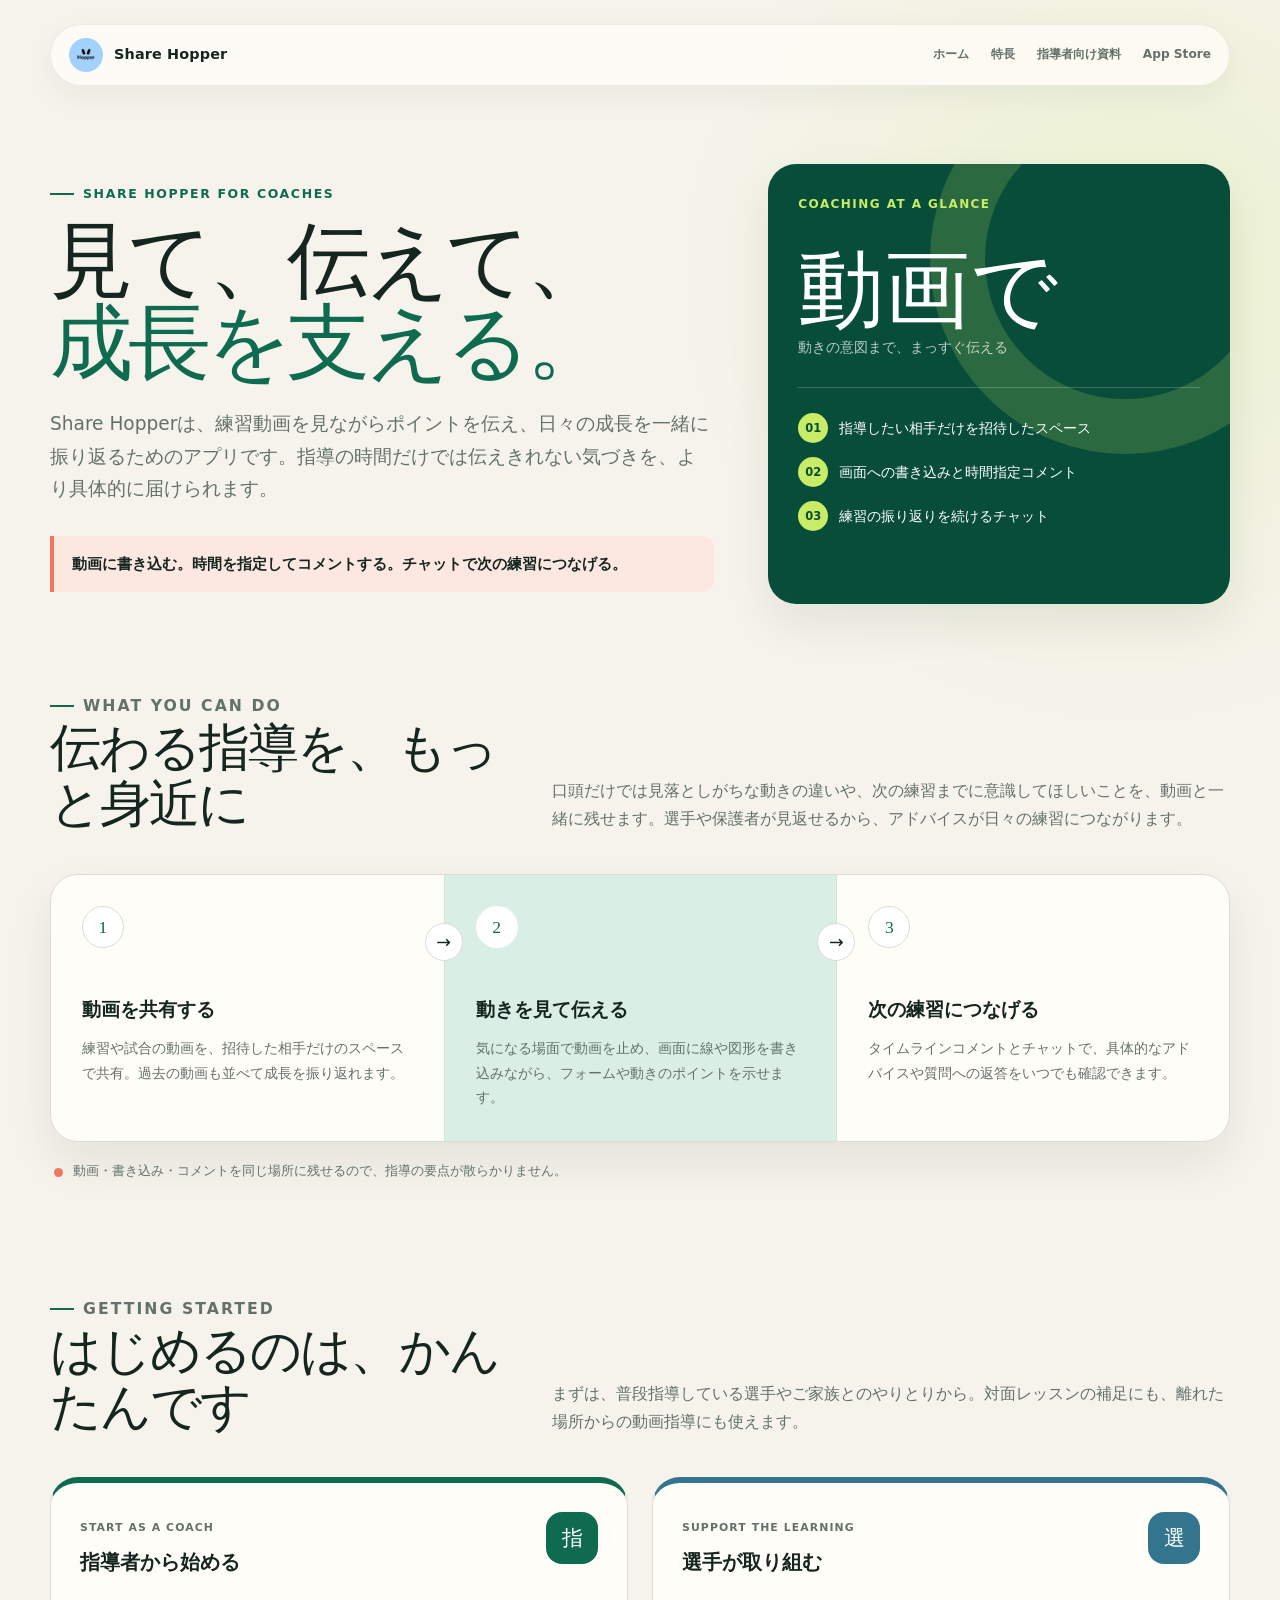
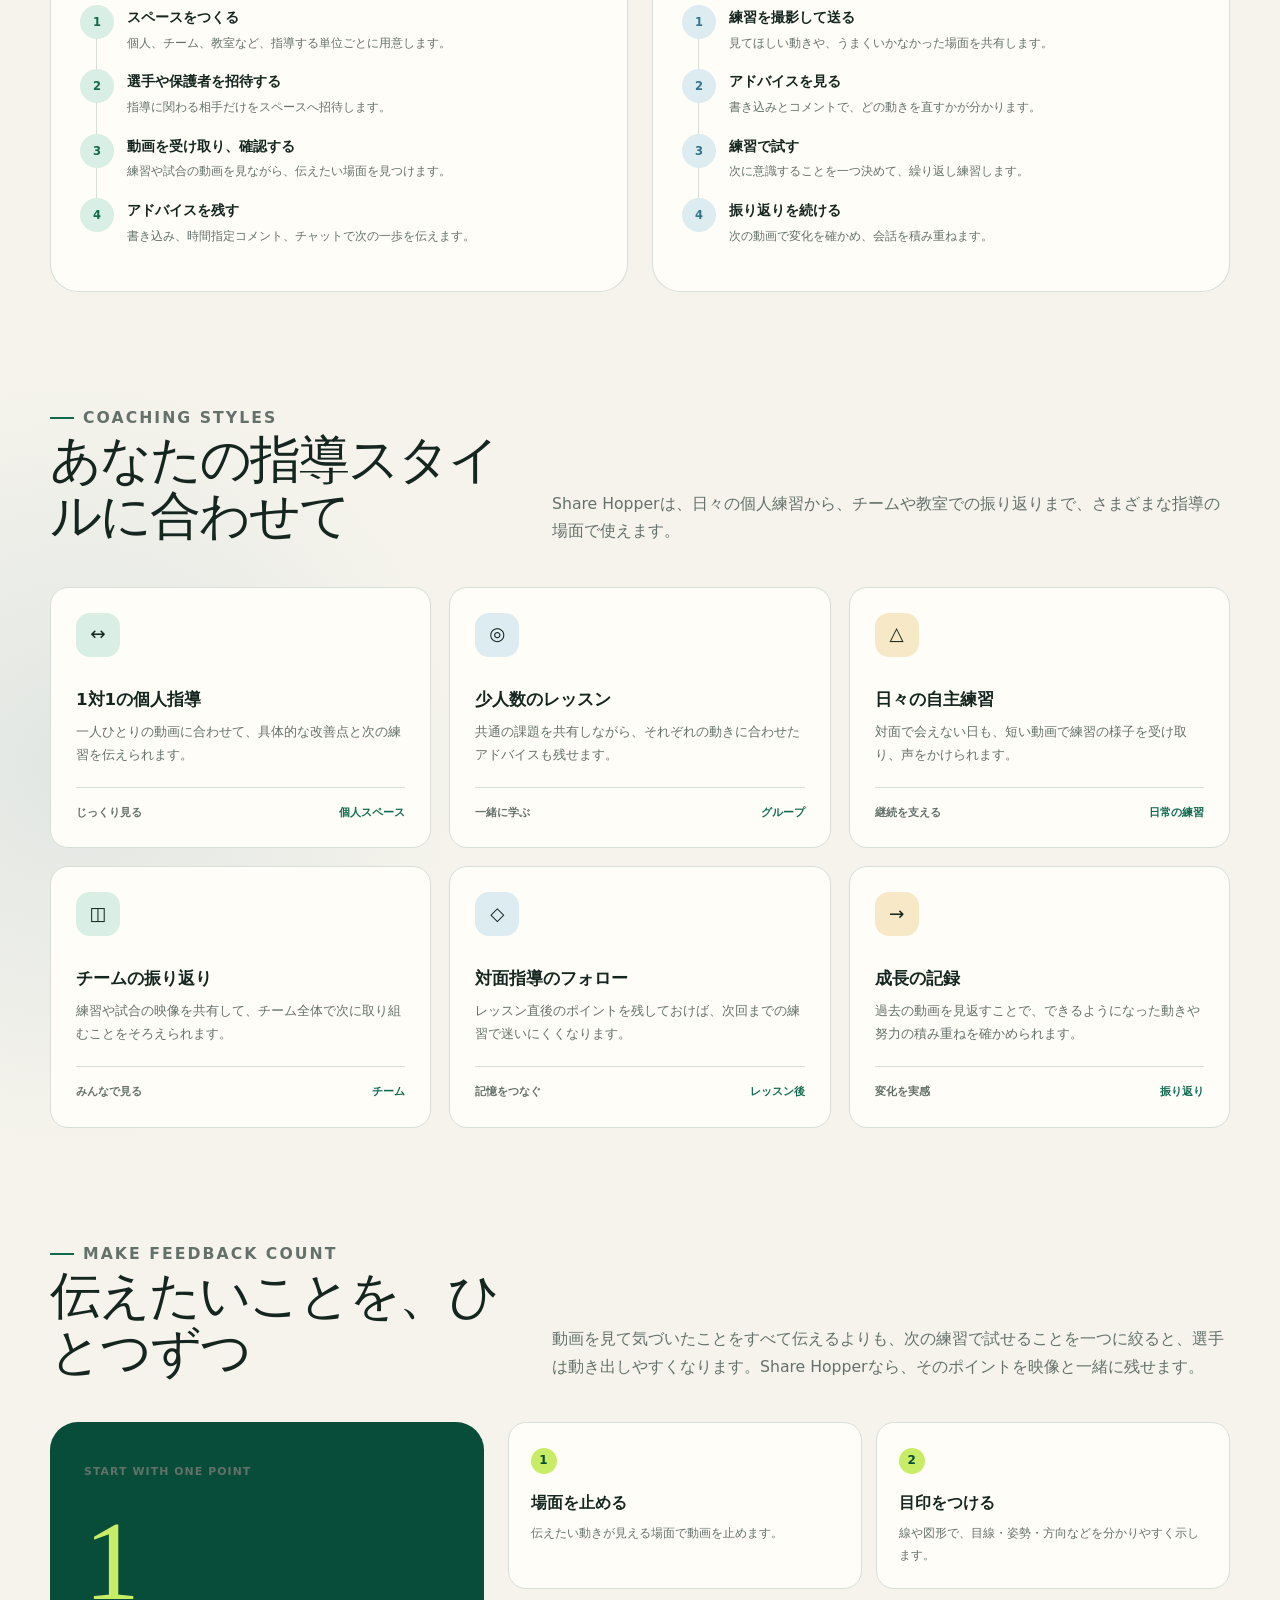
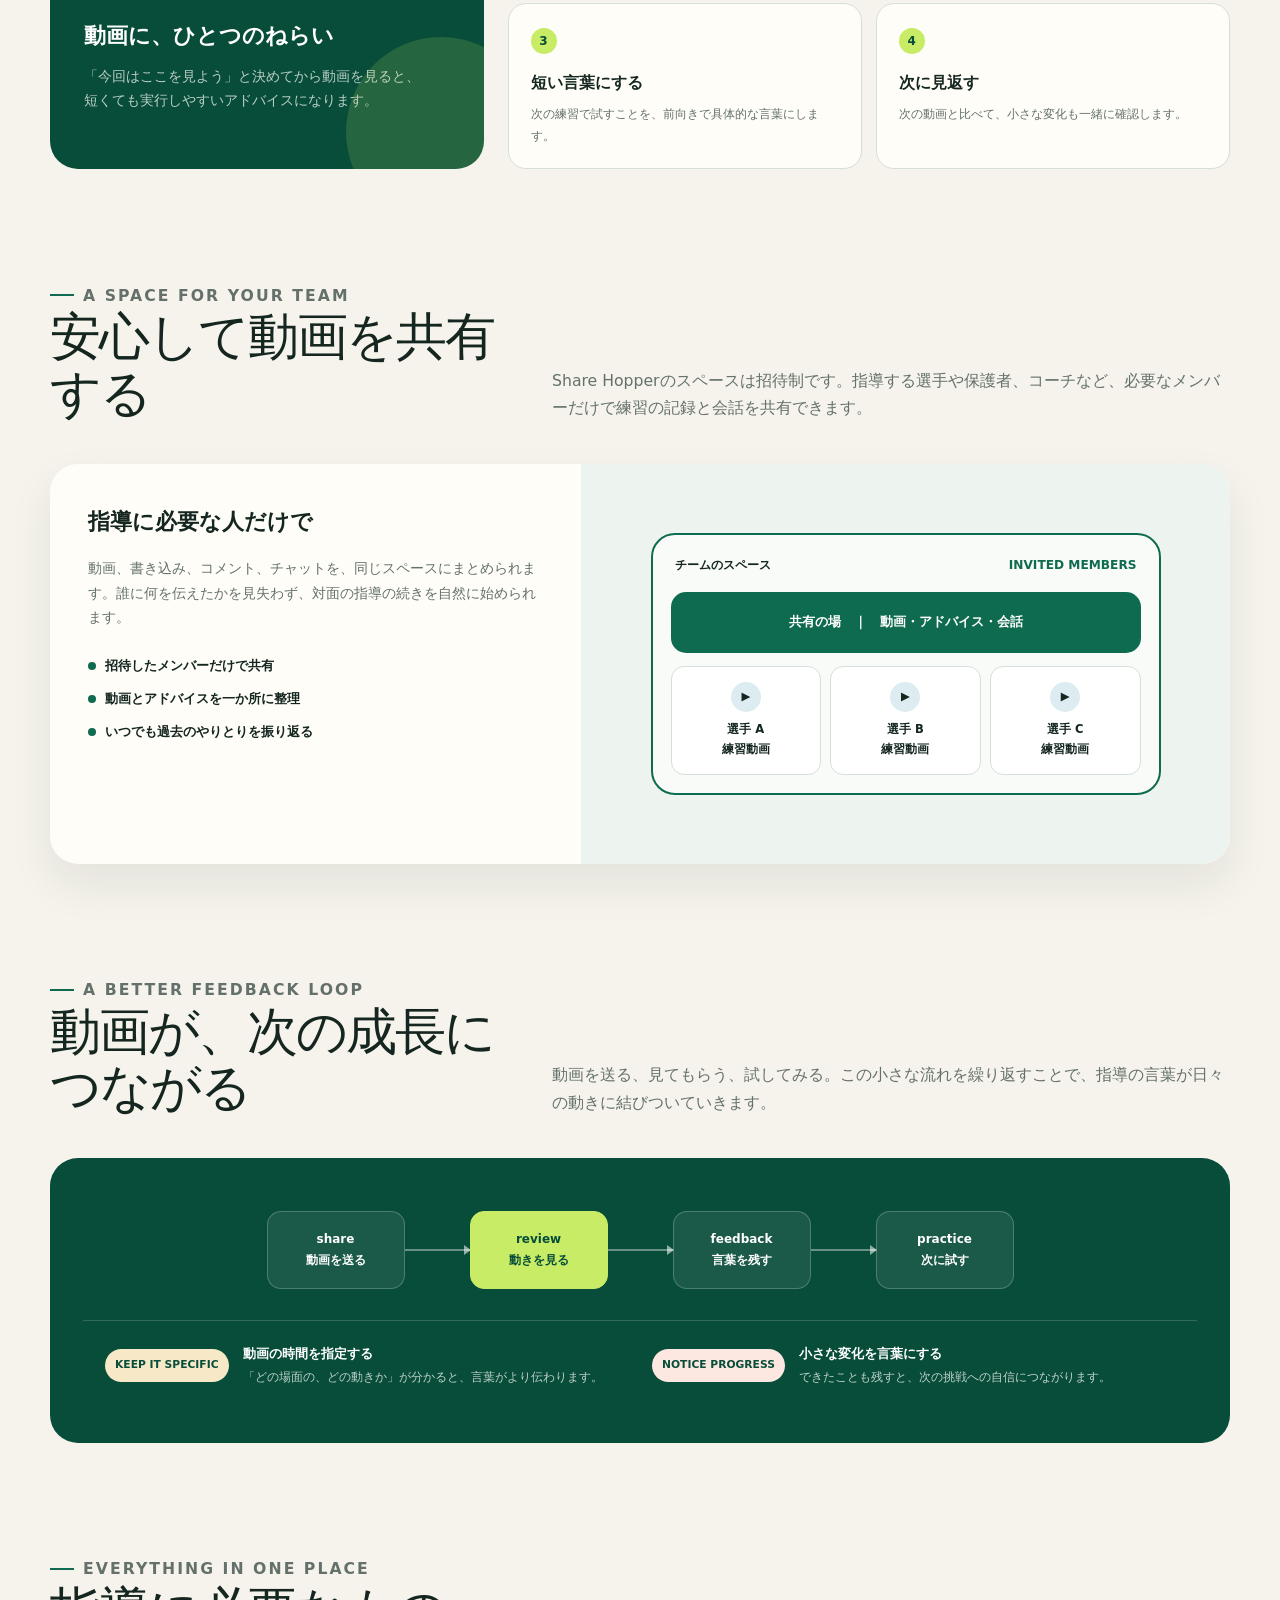
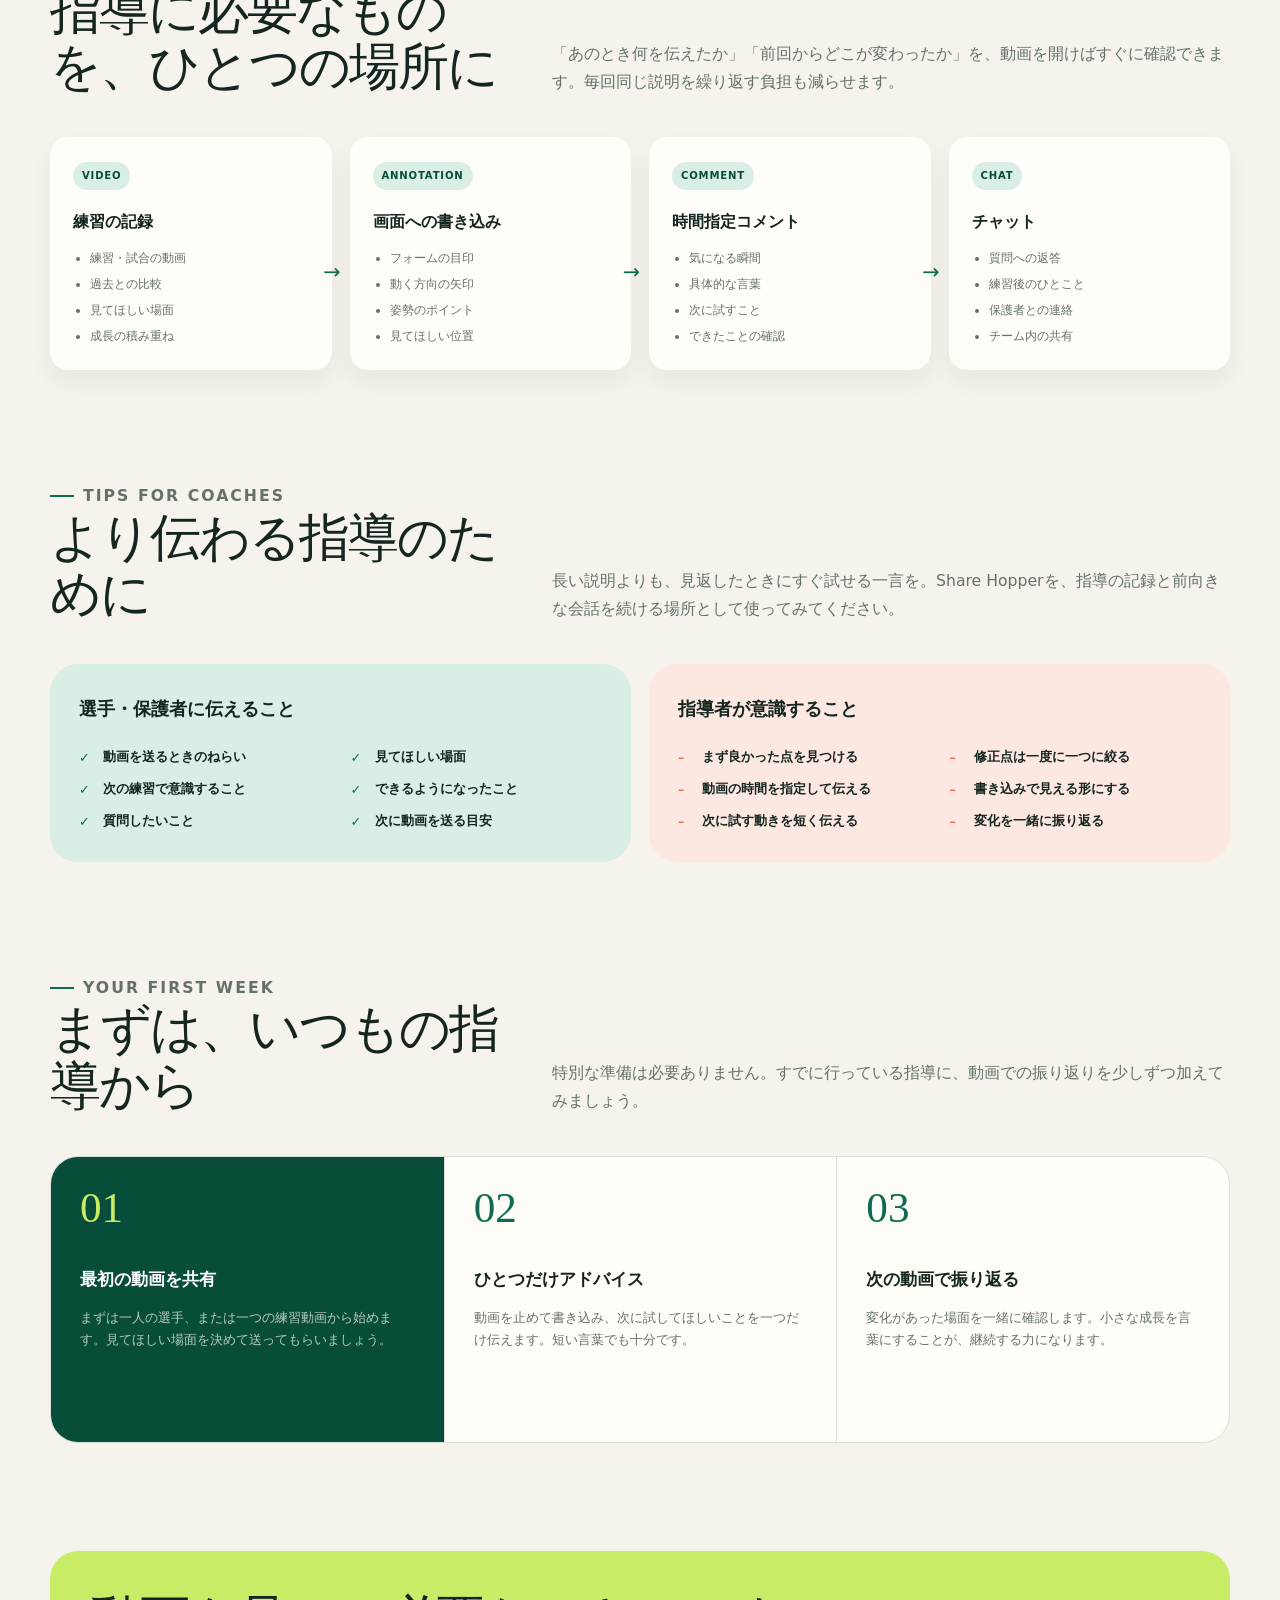
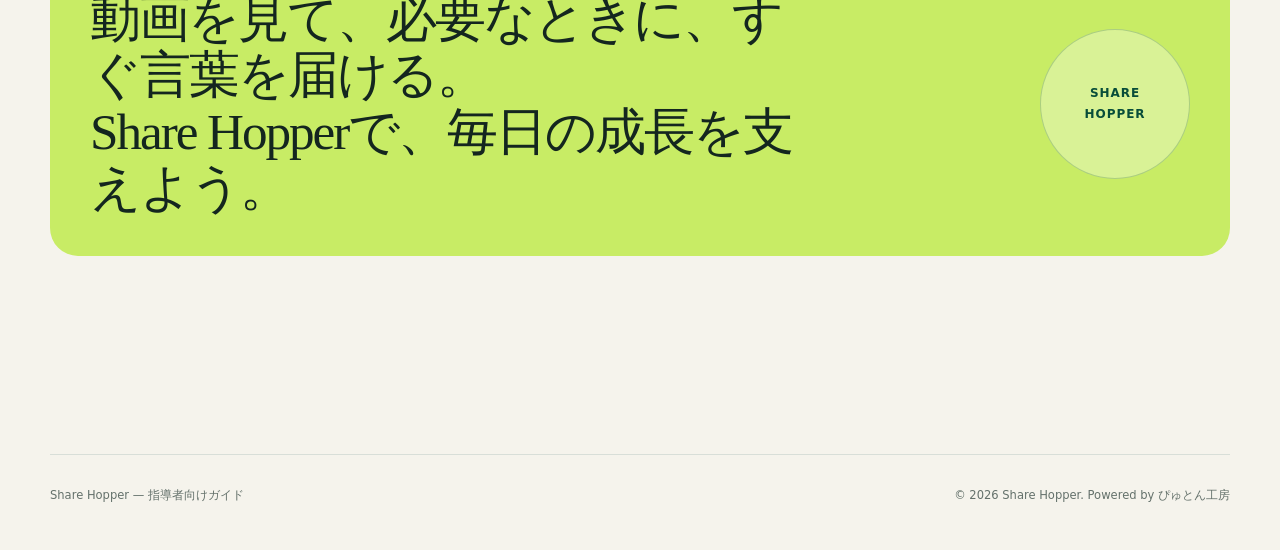
==== commit 4446f568: "Update advisor subscription visual guide with new content and structure for coaches" ====
--- a/advisor-subscription-visual-guide.html
+++ b/advisor-subscription-visual-guide.html
@@ -3,8 +3,8 @@
 <head>
   <meta charset="utf-8">
   <meta name="viewport" content="width=device-width, initial-scale=1">
-  <meta name="description" content="Pyuton Remote Advisor のアドバイザー向け月額サブスクリプション構想を図解したプロダクト資料">
-  <title>Advisor Subscription Blueprint | Pyuton Remote Advisor</title>
+  <meta name="description" content="Share Hopperを使って、動画を見ながら伝わるスポーツ指導を行うための指導者向けガイド">
+  <title>指導者向けガイド | Share Hopper</title>
   <style>
     :root {
       --ink: #14261f;
@@ -94,6 +94,7 @@
       font-size: 0.9rem;
       font-weight: 800;
       letter-spacing: 0.01em;
+      text-decoration: none;
     }
 
     .brand-mark {
@@ -107,6 +108,7 @@
       font-family: Georgia, serif;
       font-size: 1.25rem;
       font-style: italic;
+      object-fit: cover;
     }
 
     .nav-links {
@@ -967,33 +969,36 @@
   <header>
     <div class="page">
       <nav class="nav" aria-label="ページ内ナビゲーション">
-        <div class="brand"><span class="brand-mark">P</span> Pyuton Remote Advisor</div>
+        <a class="brand" href="index.html" aria-label="Share Hopper トップページ">
+          <img class="brand-mark" src="assets/logo.png" alt="">
+          Share Hopper
+        </a>
         <div class="nav-links">
-          <a href="#model">基本モデル</a>
-          <a href="#flows">契約フロー</a>
-          <a href="#services">提供形態</a>
-          <a href="#mvp">MVP</a>
+          <a href="index.html#home">ホーム</a>
+          <a href="index.html#features">特長</a>
+          <a href="advisor-subscription-visual-guide.html" aria-current="page">指導者向け資料</a>
+          <a href="https://apps.apple.com/jp/app/id6762832513" target="_blank" rel="noopener">App Store</a>
         </div>
       </nav>
 
       <div class="hero">
         <div>
-          <p class="eyebrow">Advisor Revenue Blueprint</p>
-          <h1>指導を、<span>月額で続ける。</span></h1>
-          <p class="hero-copy">動画添削・チャット・アノテーションという既存の強みを、シンプルな月額契約に接続する。個人指導から教室、チームまで、同じ仕組みで育てられる収益モデル。</p>
-          <div class="principle">招待は関係を作る操作。契約はサービスへの同意。決済は利用権を有効にする操作。</div>
-        </div>
-
-        <aside class="hero-board" aria-label="料金モデルの要約">
-          <div class="board-label">ONE BILLING MODEL</div>
+          <p class="eyebrow">Share Hopper for Coaches</p>
+          <h1>見て、伝えて、<span>成長を支える。</span></h1>
+          <p class="hero-copy">Share Hopperは、練習動画を見ながらポイントを伝え、日々の成長を一緒に振り返るためのアプリです。指導の時間だけでは伝えきれない気づきを、より具体的に届けられます。</p>
+          <div class="principle">動画に書き込む。時間を指定してコメントする。チャットで次の練習につなげる。</div>
+        </div>
+
+        <aside class="hero-board" aria-label="Share Hopperでできることの要約">
+          <div class="board-label">COACHING AT A GLANCE</div>
           <div class="price-lockup">
-            <strong>月額</strong>
-            <span>すべての有料指導をサブスクリプションに統一</span>
+            <strong>動画で</strong>
+            <span>動きの意図まで、まっすぐ伝える</span>
           </div>
           <div class="board-points">
-            <div class="board-point"><b>01</b><span>単発利用も「1か月だけ契約」で扱う</span></div>
-            <div class="board-point"><b>02</b><span>初回決済成功後にスペース利用開始</span></div>
-            <div class="board-point"><b>03</b><span>解約後も支払済み期間の終了まで利用可能</span></div>
+            <div class="board-point"><b>01</b><span>指導したい相手だけを招待したスペース</span></div>
+            <div class="board-point"><b>02</b><span>画面への書き込みと時間指定コメント</span></div>
+            <div class="board-point"><b>03</b><span>練習の振り返りを続けるチャット</span></div>
           </div>
         </aside>
       </div>
@@ -1004,67 +1009,67 @@
     <section id="model">
       <div class="section-heading">
         <div>
-          <p class="eyebrow">Core Architecture</p>
-          <h2>3つの責務を分ける</h2>
-        </div>
-        <p>「スペースを作った人＝料金を受け取る人」とは限らない。既存スペースに決済を直接埋め込まず、指導契約と利用権を独立させることで、両方向の招待やグループ指導に対応します。</p>
+          <p class="eyebrow">What You Can Do</p>
+          <h2>伝わる指導を、もっと身近に</h2>
+        </div>
+        <p>口頭だけでは見落としがちな動きの違いや、次の練習までに意識してほしいことを、動画と一緒に残せます。選手や保護者が見返せるから、アドバイスが日々の練習につながります。</p>
       </div>
 
       <div class="architecture">
         <article class="arch-card">
           <div class="arch-number">1</div>
-          <h3>スペース</h3>
-          <p>動画・画像、タイムラインコメント、アノテーション、チャットを共有する指導の場所。</p>
+          <h3>動画を共有する</h3>
+          <p>練習や試合の動画を、招待した相手だけのスペースで共有。過去の動画も並べて成長を振り返れます。</p>
           <span class="arch-arrow" aria-hidden="true">→</span>
         </article>
         <article class="arch-card">
           <div class="arch-number">2</div>
-          <h3>指導契約</h3>
-          <p>誰が、誰に、どの月額プランを、いつまで提供するかを固定する合意。</p>
+          <h3>動きを見て伝える</h3>
+          <p>気になる場面で動画を止め、画面に線や図形を書き込みながら、フォームや動きのポイントを示せます。</p>
           <span class="arch-arrow" aria-hidden="true">→</span>
         </article>
         <article class="arch-card">
           <div class="arch-number">3</div>
-          <h3>決済・利用権</h3>
-          <p>誰が支払い、誰が売上を受け取り、いつスペースを利用できるかを管理。</p>
+          <h3>次の練習につなげる</h3>
+          <p>タイムラインコメントとチャットで、具体的なアドバイスや質問への返答をいつでも確認できます。</p>
         </article>
       </div>
-      <p class="caption"><span class="caption-mark"></span>招待受諾だけでは有料スペースを開放せず、契約同意と初回決済の成功を利用開始条件にします。</p>
+      <p class="caption"><span class="caption-mark"></span>動画・書き込み・コメントを同じ場所に残せるので、指導の要点が散らかりません。</p>
     </section>
 
     <section id="flows">
       <div class="section-heading">
         <div>
-          <p class="eyebrow">Two Entry Points</p>
-          <h2>入口は2つ、契約は1つ</h2>
-        </div>
-        <p>アドバイザーから既存顧客を招く場合も、一般ユーザーが専門家を探して依頼する場合も、最終的には同じ月額サブスクリプションを開始します。</p>
+          <p class="eyebrow">Getting Started</p>
+          <h2>はじめるのは、かんたんです</h2>
+        </div>
+        <p>まずは、普段指導している選手やご家族とのやりとりから。対面レッスンの補足にも、離れた場所からの動画指導にも使えます。</p>
       </div>
 
       <div class="flow-grid">
         <article class="flow-card advisor">
           <div class="flow-top">
-            <div><span class="flow-kicker">Advisor initiated</span><h3>アドバイザーが招待</h3></div>
-            <div class="actor-icon" aria-hidden="true">A</div>
+            <div><span class="flow-kicker">Start as a coach</span><h3>指導者から始める</h3></div>
+            <div class="actor-icon" aria-hidden="true">指</div>
           </div>
           <ol class="steps">
-            <li><span class="step-no">1</span><div class="step-copy"><strong>月額プランを作成</strong><span>料金・提供内容・個人／グループを設定</span></div></li>
-            <li><span class="step-no">2</span><div class="step-copy"><strong>スペースへユーザーを招待</strong><span>既存顧客、教室の生徒、チーム代表者など</span></div></li>
-            <li><span class="step-no">3</span><div class="step-copy"><strong>ユーザーが内容に同意</strong><span>招待と契約同意は別操作として記録</span></div></li>
-            <li><span class="step-no">4</span><div class="step-copy"><strong>初回決済後に利用開始</strong><span>以降は毎月自動更新</span></div></li>
+            <li><span class="step-no">1</span><div class="step-copy"><strong>スペースをつくる</strong><span>個人、チーム、教室など、指導する単位ごとに用意します。</span></div></li>
+            <li><span class="step-no">2</span><div class="step-copy"><strong>選手や保護者を招待する</strong><span>指導に関わる相手だけをスペースへ招待します。</span></div></li>
+            <li><span class="step-no">3</span><div class="step-copy"><strong>動画を受け取り、確認する</strong><span>練習や試合の動画を見ながら、伝えたい場面を見つけます。</span></div></li>
+            <li><span class="step-no">4</span><div class="step-copy"><strong>アドバイスを残す</strong><span>書き込み、時間指定コメント、チャットで次の一歩を伝えます。</span></div></li>
           </ol>
         </article>
 
         <article class="flow-card user">
           <div class="flow-top">
-            <div><span class="flow-kicker">User initiated</span><h3>一般ユーザーが依頼</h3></div>
-            <div class="actor-icon" aria-hidden="true">U</div>
+            <div><span class="flow-kicker">Support the learning</span><h3>選手が取り組む</h3></div>
+            <div class="actor-icon" aria-hidden="true">選</div>
           </div>
           <ol class="steps">
-            <li><span class="step-no">1</span><div class="step-copy"><strong>アドバイザーを検索</strong><span>専門分野・プロフィール・受付状況から選択</span></div></li>
-            <li><span class="step-no">2</span><div class="step-copy"><strong>月額プランを選び依頼</strong><span>既存スペースまたは新しいスペースを指定</span></div></li>
-            <li><span class="step-no">3</span><div class="step-copy"><strong>アドバイザーが受諾</strong><span>自動受諾または審査制を選択可能</span></div></li>
-            <li><span class="step-no">4</span><div class="step-copy"><strong>初回決済後に利用開始</strong><span>同じ月額契約モデルへ合流</span></div></li>
+            <li><span class="step-no">1</span><div class="step-copy"><strong>練習を撮影して送る</strong><span>見てほしい動きや、うまくいかなかった場面を共有します。</span></div></li>
+            <li><span class="step-no">2</span><div class="step-copy"><strong>アドバイスを見る</strong><span>書き込みとコメントで、どの動きを直すかが分かります。</span></div></li>
+            <li><span class="step-no">3</span><div class="step-copy"><strong>練習で試す</strong><span>次に意識することを一つ決めて、繰り返し練習します。</span></div></li>
+            <li><span class="step-no">4</span><div class="step-copy"><strong>振り返りを続ける</strong><span>次の動画で変化を確かめ、会話を積み重ねます。</span></div></li>
           </ol>
         </article>
       </div>
@@ -1073,43 +1078,43 @@
     <section id="services">
       <div class="section-heading">
         <div>
-          <p class="eyebrow">Service Formats</p>
-          <h2>月額のまま、提供形態を広げる</h2>
-        </div>
-        <p>料金ロジックを増やさず、「誰が契約するか」「スペースをどう構成するか」でサービスの幅を作ります。</p>
+          <p class="eyebrow">Coaching Styles</p>
+          <h2>あなたの指導スタイルに合わせて</h2>
+        </div>
+        <p>Share Hopperは、日々の個人練習から、チームや教室での振り返りまで、さまざまな指導の場面で使えます。</p>
       </div>
 
       <div class="models">
-        <article class="model-card"><div class="model-icon">↔</div><h3>1対1の個人指導</h3><p>動画添削とチャットを継続し、日常練習のフィードバックループを作る。</p><div class="model-meta"><span>ユーザーごと</span><span>個人スペース</span></div></article>
-        <article class="model-card"><div class="model-icon">◎</div><h3>少人数教室</h3><p>共通課題を配信しつつ、生徒ごとの動画には非公開で個別指導する。</p><div class="model-meta"><span>参加者ごと</span><span>共通＋個人領域</span></div></article>
-        <article class="model-card"><div class="model-icon">△</div><h3>有料コミュニティ</h3><p>定期的な練習情報、公開質問、簡易フィードバックをメンバーへ提供。</p><div class="model-meta"><span>参加者ごと</span><span>共通スペース</span></div></article>
-        <article class="model-card"><div class="model-icon">◫</div><h3>チーム指導</h3><p>試合・練習動画をまとめて分析し、チーム全体へ継続的に助言する。</p><div class="model-meta"><span>代表者が契約</span><span>チームスペース</span></div></article>
-        <article class="model-card"><div class="model-icon">◇</div><h3>対面レッスンのフォロー</h3><p>次回レッスンまでの自主練習を確認し、対面指導の価値を高める。</p><div class="model-meta"><span>生徒ごと</span><span>個人スペース</span></div></article>
-        <article class="model-card"><div class="model-icon">→</div><h3>期間プログラム</h3><p>4週間・3か月などのプログラムも、必要な月数だけ継続する月額契約で扱う。</p><div class="model-meta"><span>参加者ごと</span><span>期間スペース</span></div></article>
+        <article class="model-card"><div class="model-icon">↔</div><h3>1対1の個人指導</h3><p>一人ひとりの動画に合わせて、具体的な改善点と次の練習を伝えられます。</p><div class="model-meta"><span>じっくり見る</span><span>個人スペース</span></div></article>
+        <article class="model-card"><div class="model-icon">◎</div><h3>少人数のレッスン</h3><p>共通の課題を共有しながら、それぞれの動きに合わせたアドバイスも残せます。</p><div class="model-meta"><span>一緒に学ぶ</span><span>グループ</span></div></article>
+        <article class="model-card"><div class="model-icon">△</div><h3>日々の自主練習</h3><p>対面で会えない日も、短い動画で練習の様子を受け取り、声をかけられます。</p><div class="model-meta"><span>継続を支える</span><span>日常の練習</span></div></article>
+        <article class="model-card"><div class="model-icon">◫</div><h3>チームの振り返り</h3><p>練習や試合の映像を共有して、チーム全体で次に取り組むことをそろえられます。</p><div class="model-meta"><span>みんなで見る</span><span>チーム</span></div></article>
+        <article class="model-card"><div class="model-icon">◇</div><h3>対面指導のフォロー</h3><p>レッスン直後のポイントを残しておけば、次回までの練習で迷いにくくなります。</p><div class="model-meta"><span>記憶をつなぐ</span><span>レッスン後</span></div></article>
+        <article class="model-card"><div class="model-icon">→</div><h3>成長の記録</h3><p>過去の動画を見返すことで、できるようになった動きや努力の積み重ねを確かめられます。</p><div class="model-meta"><span>変化を実感</span><span>振り返り</span></div></article>
       </div>
     </section>
 
     <section>
       <div class="section-heading">
         <div>
-          <p class="eyebrow">Simple Billing Rules</p>
-          <h2>単発も、1か月契約</h2>
-        </div>
-        <p>単発商品を別に作らず、契約直後に「期間終了時の解約」を予約できるようにします。日割りや即時解約を持たず、支払済み期間の利用権を保証します。</p>
+          <p class="eyebrow">Make Feedback Count</p>
+          <h2>伝えたいことを、ひとつずつ</h2>
+        </div>
+        <p>動画を見て気づいたことをすべて伝えるよりも、次の練習で試せることを一つに絞ると、選手は動き出しやすくなります。Share Hopperなら、そのポイントを映像と一緒に残せます。</p>
       </div>
 
       <div class="rule-layout">
         <aside class="single-month">
-          <span class="flow-kicker">For a one-time need</span>
+          <span class="flow-kicker">Start with one point</span>
           <span class="big-one">1</span>
-          <h3>か月だけ利用</h3>
-          <p>契約後すぐ解約予約しても、当月の終了日までは通常どおり利用できます。</p>
+          <h3>動画に、ひとつのねらい</h3>
+          <p>「今回はここを見よう」と決めてから動画を見ると、短くても実行しやすいアドバイスになります。</p>
         </aside>
         <div class="rules">
-          <article class="rule"><b>1</b><h3>契約日に課金</h3><p>初回決済の成功と同時に利用期間を開始。</p></article>
-          <article class="rule"><b>2</b><h3>毎月同日に更新</h3><p>日割りや月末締めを設けず契約日基準に統一。</p></article>
-          <article class="rule"><b>3</b><h3>期間終了時に解約</h3><p>即時解約を設けず、支払済み期間を使い切る。</p></article>
-          <article class="rule"><b>4</b><h3>返金は例外対応</h3><p>自動返金ロジックを持たず、管理者が必要時のみ処理。</p></article>
+          <article class="rule"><b>1</b><h3>場面を止める</h3><p>伝えたい動きが見える場面で動画を止めます。</p></article>
+          <article class="rule"><b>2</b><h3>目印をつける</h3><p>線や図形で、目線・姿勢・方向などを分かりやすく示します。</p></article>
+          <article class="rule"><b>3</b><h3>短い言葉にする</h3><p>次の練習で試すことを、前向きで具体的な言葉にします。</p></article>
+          <article class="rule"><b>4</b><h3>次に見返す</h3><p>次の動画と比べて、小さな変化も一緒に確認します。</p></article>
         </div>
       </div>
     </section>
@@ -1117,30 +1122,30 @@
     <section>
       <div class="section-heading">
         <div>
-          <p class="eyebrow">Privacy by Design</p>
-          <h2>教室は「共通＋個人」</h2>
-        </div>
-        <p>複数人レッスンで全動画を全員へ公開すると、フォーム、顔、撮影場所などが意図せず共有されます。共通課題と個別提出を分離します。</p>
+          <p class="eyebrow">A Space for Your Team</p>
+          <h2>安心して動画を共有する</h2>
+        </div>
+        <p>Share Hopperのスペースは招待制です。指導する選手や保護者、コーチなど、必要なメンバーだけで練習の記録と会話を共有できます。</p>
       </div>
 
       <div class="privacy-board">
         <div class="privacy-copy">
-          <h3>ひとつの教室に、2種類の見え方</h3>
-          <p>アドバイザーは全領域を確認でき、生徒は共通領域と自分の個人領域だけを閲覧できます。</p>
+          <h3>指導に必要な人だけで</h3>
+          <p>動画、書き込み、コメント、チャットを、同じスペースにまとめられます。誰に何を伝えたかを見失わず、対面の指導の続きを自然に始められます。</p>
           <ul class="privacy-list">
-            <li>共通領域：課題・教材・全体連絡</li>
-            <li>個人領域：提出動画・添削・相談</li>
-            <li>契約終了後：閲覧のみ、またはアーカイブ</li>
+            <li>招待したメンバーだけで共有</li>
+            <li>動画とアドバイスを一か所に整理</li>
+            <li>いつでも過去のやりとりを振り返る</li>
           </ul>
         </div>
-        <div class="space-map" role="img" aria-label="クラス共通領域と3人分の非公開個人領域の図">
+        <div class="space-map" role="img" aria-label="指導者と3人の選手が招待制スペースで動画を共有するイメージ">
           <div class="space-shell">
-            <div class="space-title"><span>少人数クラス</span><span>ADVISOR VIEW: ALL</span></div>
-            <div class="common-room">共通領域　｜　課題・教材・お知らせ</div>
+            <div class="space-title"><span>チームのスペース</span><span>INVITED MEMBERS</span></div>
+            <div class="common-room">共有の場　｜　動画・アドバイス・会話</div>
             <div class="private-rooms">
-              <div class="private-room"><i>🔒</i>生徒 A<br>個人領域</div>
-              <div class="private-room"><i>🔒</i>生徒 B<br>個人領域</div>
-              <div class="private-room"><i>🔒</i>生徒 C<br>個人領域</div>
+              <div class="private-room"><i>▶</i>選手 A<br>練習動画</div>
+              <div class="private-room"><i>▶</i>選手 B<br>練習動画</div>
+              <div class="private-room"><i>▶</i>選手 C<br>練習動画</div>
             </div>
           </div>
         </div>
@@ -1150,22 +1155,22 @@
     <section>
       <div class="section-heading">
         <div>
-          <p class="eyebrow">Subscription Lifecycle</p>
-          <h2>契約状態は5つだけ</h2>
-        </div>
-        <p>正常系と支払い失敗を最小限の状態で表現します。支払い失敗には短い猶予期間を設け、軽微なカード問題で即座に指導が途切れないようにします。</p>
-      </div>
-
-      <div class="state-board" aria-label="サブスクリプション状態遷移図">
+          <p class="eyebrow">A Better Feedback Loop</p>
+          <h2>動画が、次の成長につながる</h2>
+        </div>
+        <p>動画を送る、見てもらう、試してみる。この小さな流れを繰り返すことで、指導の言葉が日々の動きに結びついていきます。</p>
+      </div>
+
+      <div class="state-board" aria-label="動画を使った指導の流れ">
         <div class="state-lane">
-          <div class="state">pending<br>承認・決済待ち</div><div class="connector"></div>
-          <div class="state active">active<br>利用中</div><div class="connector"></div>
-          <div class="state">canceling<br>解約予約</div><div class="connector"></div>
-          <div class="state">ended<br>利用終了</div>
+          <div class="state">share<br>動画を送る</div><div class="connector"></div>
+          <div class="state active">review<br>動きを見る</div><div class="connector"></div>
+          <div class="state">feedback<br>言葉を残す</div><div class="connector"></div>
+          <div class="state">practice<br>次に試す</div>
         </div>
         <div class="state-branch">
-          <div class="branch-card"><span class="branch-tag">PAYMENT FAILED</span><div><b>active → past_due</b><br>7日程度の猶予期間中に再決済を試みる</div></div>
-          <div class="branch-card"><span class="branch-tag">GRACE ENDED</span><div><b>past_due → ended</b><br>投稿・コメントを停止しスペースをアーカイブ</div></div>
+          <div class="branch-card"><span class="branch-tag">KEEP IT SPECIFIC</span><div><b>動画の時間を指定する</b><br>「どの場面の、どの動きか」が分かると、言葉がより伝わります。</div></div>
+          <div class="branch-card"><span class="branch-tag">NOTICE PROGRESS</span><div><b>小さな変化を言葉にする</b><br>できたことも残すと、次の挑戦への自信につながります。</div></div>
         </div>
       </div>
     </section>
@@ -1173,62 +1178,62 @@
     <section>
       <div class="section-heading">
         <div>
-          <p class="eyebrow">Domain Building Blocks</p>
-          <h2>必要な4つの概念</h2>
-        </div>
-        <p>商品、契約、決済、利用場所を別々に記録します。料金変更後も既存契約を守るため、契約時点の価格と提供条件はスナップショットとして保持します。</p>
+          <p class="eyebrow">Everything in One Place</p>
+          <h2>指導に必要なものを、ひとつの場所に</h2>
+        </div>
+        <p>「あのとき何を伝えたか」「前回からどこが変わったか」を、動画を開けばすぐに確認できます。毎回同じ説明を繰り返す負担も減らせます。</p>
       </div>
 
       <div class="entity-map">
-        <article class="entity"><span class="entity-tag">OFFERING</span><h3>月額プラン</h3><ul><li>アドバイザー</li><li>名称・説明</li><li>月額料金</li><li>個人／グループ</li><li>受付状態・定員</li></ul></article>
-        <article class="entity"><span class="entity-tag">AGREEMENT</span><h3>指導契約</h3><ul><li>契約者・受講者</li><li>アドバイザー</li><li>契約時の条件</li><li>開始日・更新日</li><li>契約状態</li></ul></article>
-        <article class="entity"><span class="entity-tag">BILLING</span><h3>サブスクリプション</h3><ul><li>決済サービスID</li><li>現在の利用期間</li><li>次回更新</li><li>解約予約</li><li>支払い状態</li></ul></article>
-        <article class="entity"><span class="entity-tag">ENTITLEMENT</span><h3>スペース利用権</h3><ul><li>対象スペース</li><li>投稿・閲覧権限</li><li>有効開始・終了</li><li>共通／個人領域</li><li>終了後アーカイブ</li></ul></article>
+        <article class="entity"><span class="entity-tag">VIDEO</span><h3>練習の記録</h3><ul><li>練習・試合の動画</li><li>過去との比較</li><li>見てほしい場面</li><li>成長の積み重ね</li></ul></article>
+        <article class="entity"><span class="entity-tag">ANNOTATION</span><h3>画面への書き込み</h3><ul><li>フォームの目印</li><li>動く方向の矢印</li><li>姿勢のポイント</li><li>見てほしい位置</li></ul></article>
+        <article class="entity"><span class="entity-tag">COMMENT</span><h3>時間指定コメント</h3><ul><li>気になる瞬間</li><li>具体的な言葉</li><li>次に試すこと</li><li>できたことの確認</li></ul></article>
+        <article class="entity"><span class="entity-tag">CHAT</span><h3>チャット</h3><ul><li>質問への返答</li><li>練習後のひとこと</li><li>保護者との連絡</li><li>チーム内の共有</li></ul></article>
       </div>
     </section>
 
-    <section id="mvp">
+    <section id="tips">
       <div class="section-heading">
         <div>
-          <p class="eyebrow">MVP Boundary</p>
-          <h2>最初に作るもの、作らないもの</h2>
-        </div>
-        <p>検証したいのは「継続的な動画指導に毎月払うか」です。価格計算の機能を増やさず、契約継続率とアドバイザーの運用負荷を測ります。</p>
+          <p class="eyebrow">Tips for Coaches</p>
+          <h2>より伝わる指導のために</h2>
+        </div>
+        <p>長い説明よりも、見返したときにすぐ試せる一言を。Share Hopperを、指導の記録と前向きな会話を続ける場所として使ってみてください。</p>
       </div>
 
       <div class="scope-grid">
-        <article class="scope-card do"><h3>初期リリースに含める</h3><ul class="scope-list"><li>1対1月額指導</li><li>グループ月額指導</li><li>毎月同額の自動更新</li><li>両方向の招待</li><li>期間終了時解約</li><li>支払い失敗の猶予</li><li>契約終了後アーカイブ</li><li>管理者による例外返金</li></ul></article>
-        <article class="scope-card later"><h3>初期リリースでは作らない</h3><ul class="scope-list"><li>単発決済</li><li>日割り計算</li><li>回数券・従量課金</li><li>追加オプション</li><li>クーポン・無料体験</li><li>年額・人数割引</li><li>プラン途中変更</li><li>複数人への売上分配</li></ul></article>
+        <article class="scope-card do"><h3>選手・保護者に伝えること</h3><ul class="scope-list"><li>動画を送るときのねらい</li><li>見てほしい場面</li><li>次の練習で意識すること</li><li>できるようになったこと</li><li>質問したいこと</li><li>次に動画を送る目安</li></ul></article>
+        <article class="scope-card later"><h3>指導者が意識すること</h3><ul class="scope-list"><li>まず良かった点を見つける</li><li>修正点は一度に一つに絞る</li><li>動画の時間を指定して伝える</li><li>書き込みで見える形にする</li><li>次に試す動きを短く伝える</li><li>変化を一緒に振り返る</li></ul></article>
       </div>
     </section>
 
     <section>
       <div class="section-heading">
         <div>
-          <p class="eyebrow">Delivery Roadmap</p>
-          <h2>小さく始めて広げる</h2>
-        </div>
-        <p>料金モデルは変えず、スペースの構成と契約主体を段階的に増やします。</p>
+          <p class="eyebrow">Your First Week</p>
+          <h2>まずは、いつもの指導から</h2>
+        </div>
+        <p>特別な準備は必要ありません。すでに行っている指導に、動画での振り返りを少しずつ加えてみましょう。</p>
       </div>
 
       <div class="roadmap">
-        <article class="phase"><span class="phase-no">01</span><h3>個人指導 MVP</h3><p>1対1スペース、月額契約、初回決済、更新、解約、支払い失敗を実装。最短で支払意欲を検証します。</p></article>
-        <article class="phase"><span class="phase-no">02</span><h3>教室・コミュニティ</h3><p>参加者ごとの契約、定員、共通領域と個人非公開領域を追加。既存顧客を持つアドバイザーへ展開します。</p></article>
-        <article class="phase"><span class="phase-no">03</span><h3>チーム・組織</h3><p>代表支払い、組織メンバー、複数アドバイザーを追加。法人・学校・スクール契約へ拡張します。</p></article>
+        <article class="phase"><span class="phase-no">01</span><h3>最初の動画を共有</h3><p>まずは一人の選手、または一つの練習動画から始めます。見てほしい場面を決めて送ってもらいましょう。</p></article>
+        <article class="phase"><span class="phase-no">02</span><h3>ひとつだけアドバイス</h3><p>動画を止めて書き込み、次に試してほしいことを一つだけ伝えます。短い言葉でも十分です。</p></article>
+        <article class="phase"><span class="phase-no">03</span><h3>次の動画で振り返る</h3><p>変化があった場面を一緒に確認します。小さな成長を言葉にすることが、継続する力になります。</p></article>
       </div>
     </section>
 
     <section>
       <div class="decision">
-        <h2>まずは「毎月同額・いつでも次回更新を停止できる」だけで始める。</h2>
-        <div class="decision-badge">RECOMMENDED<br>MVP</div>
+        <h2>動画を見て、必要なときに、すぐ言葉を届ける。<br>Share Hopperで、毎日の成長を支えよう。</h2>
+        <div class="decision-badge">SHARE<br>HOPPER</div>
       </div>
     </section>
   </main>
 
   <footer class="page">
-    <span>Pyuton Remote Advisor — Advisor Subscription Blueprint</span>
-    <span>Product concept / Subscription-first / July 2026</span>
+    <span>Share Hopper — 指導者向けガイド</span>
+    <span>&copy; 2026 Share Hopper. Powered by ぴゅとん工房</span>
   </footer>
 </body>
 </html>
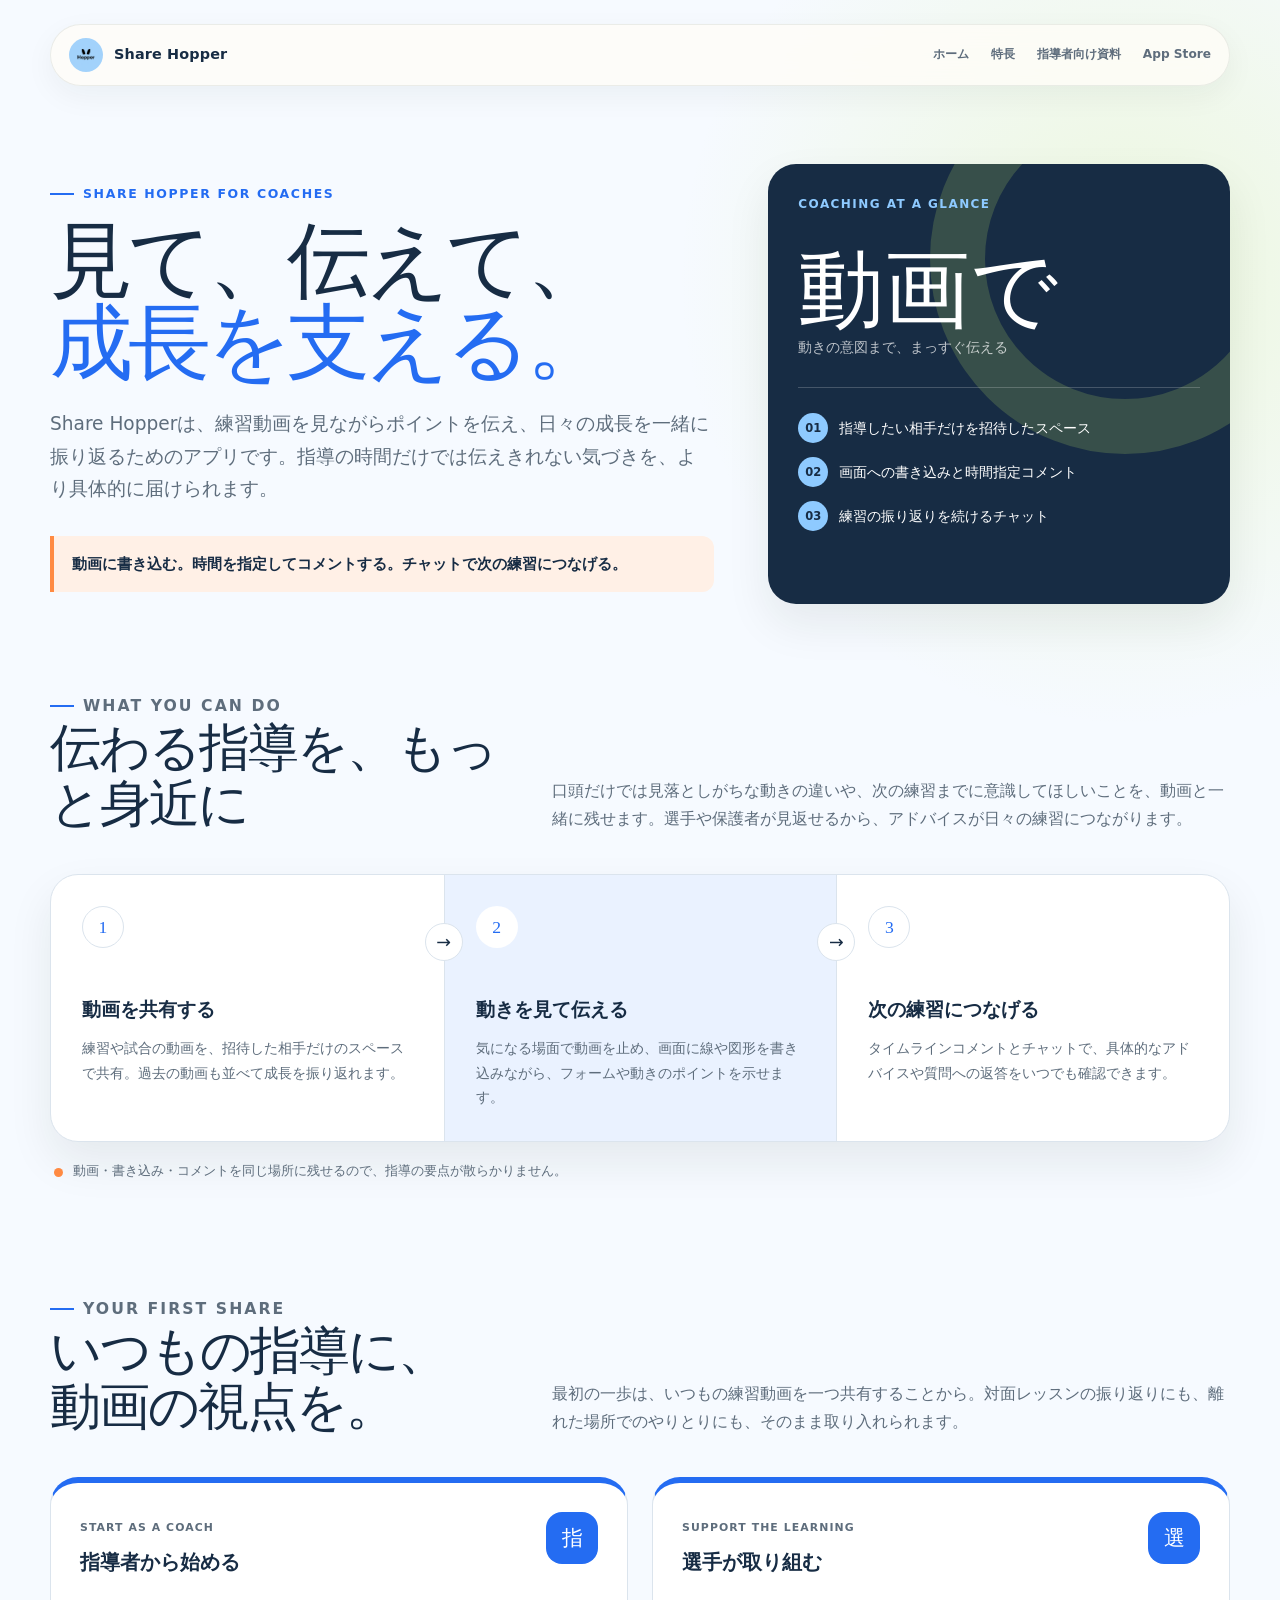
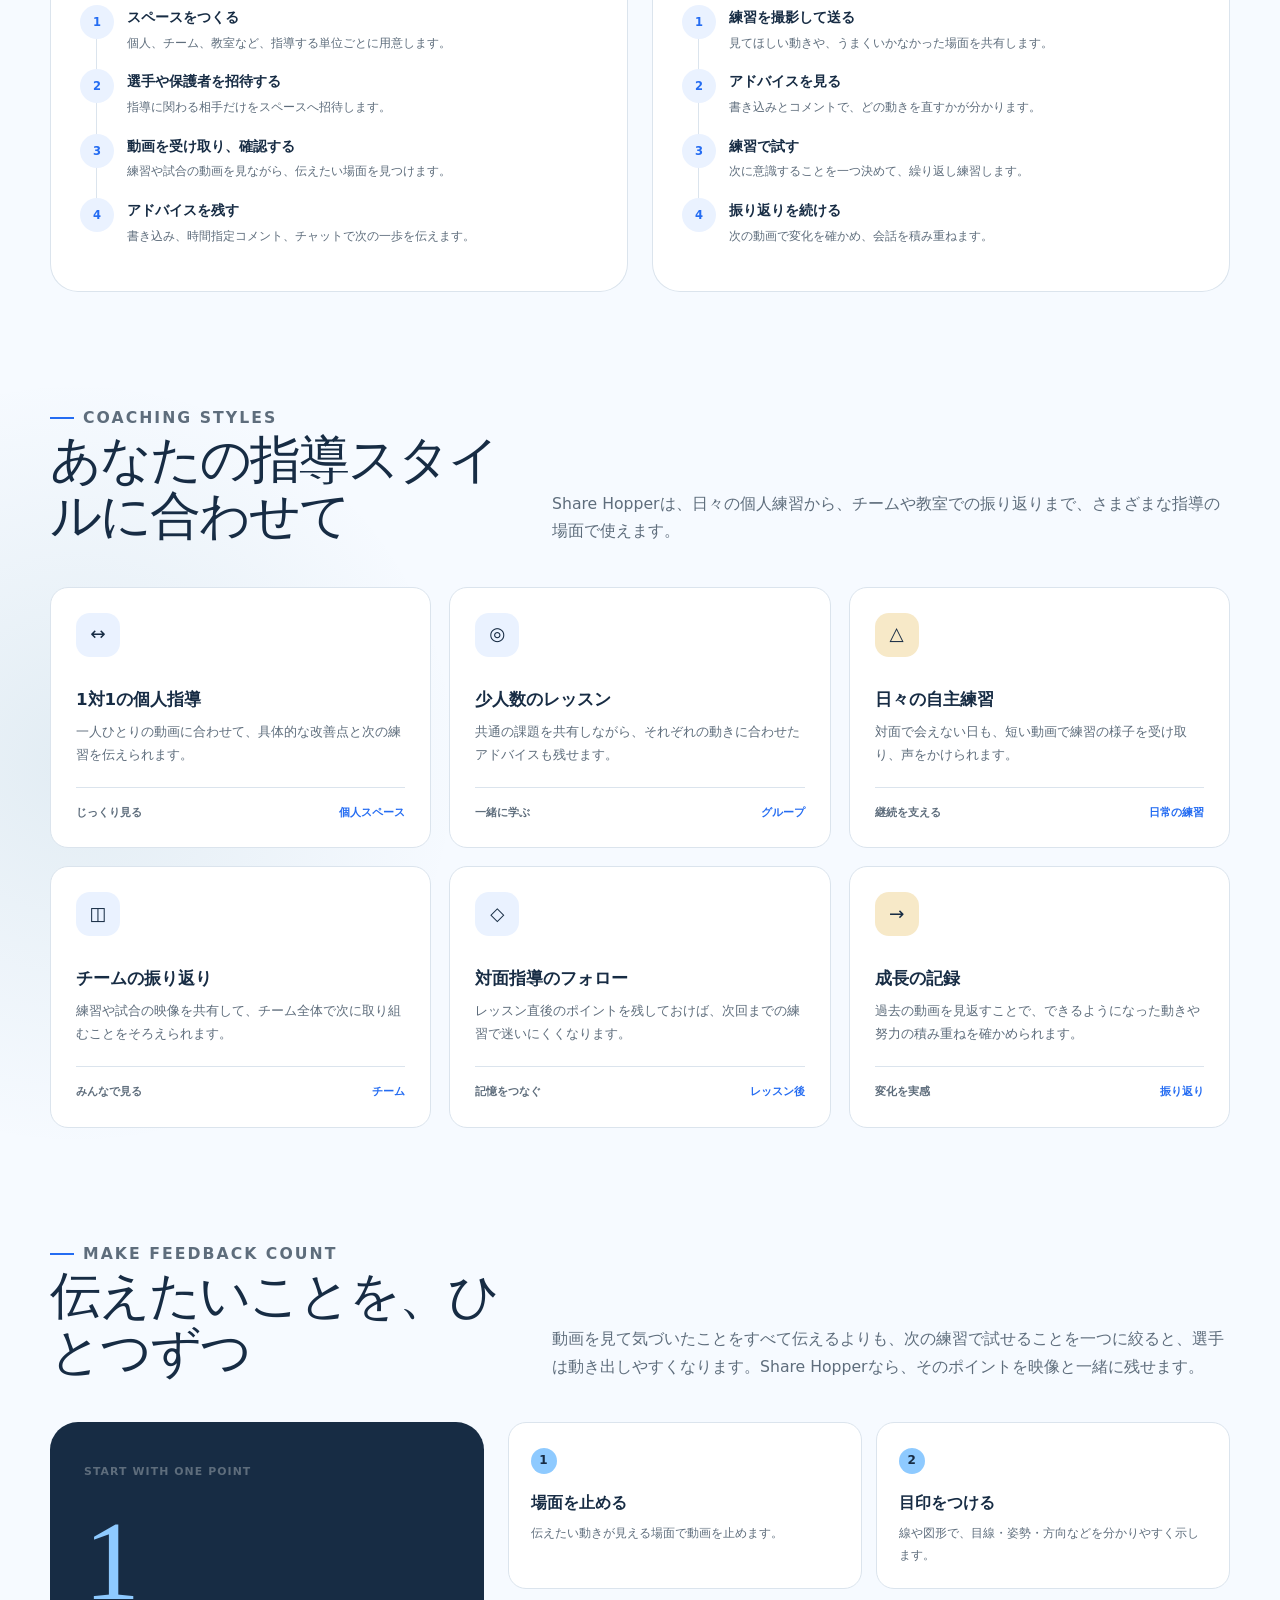
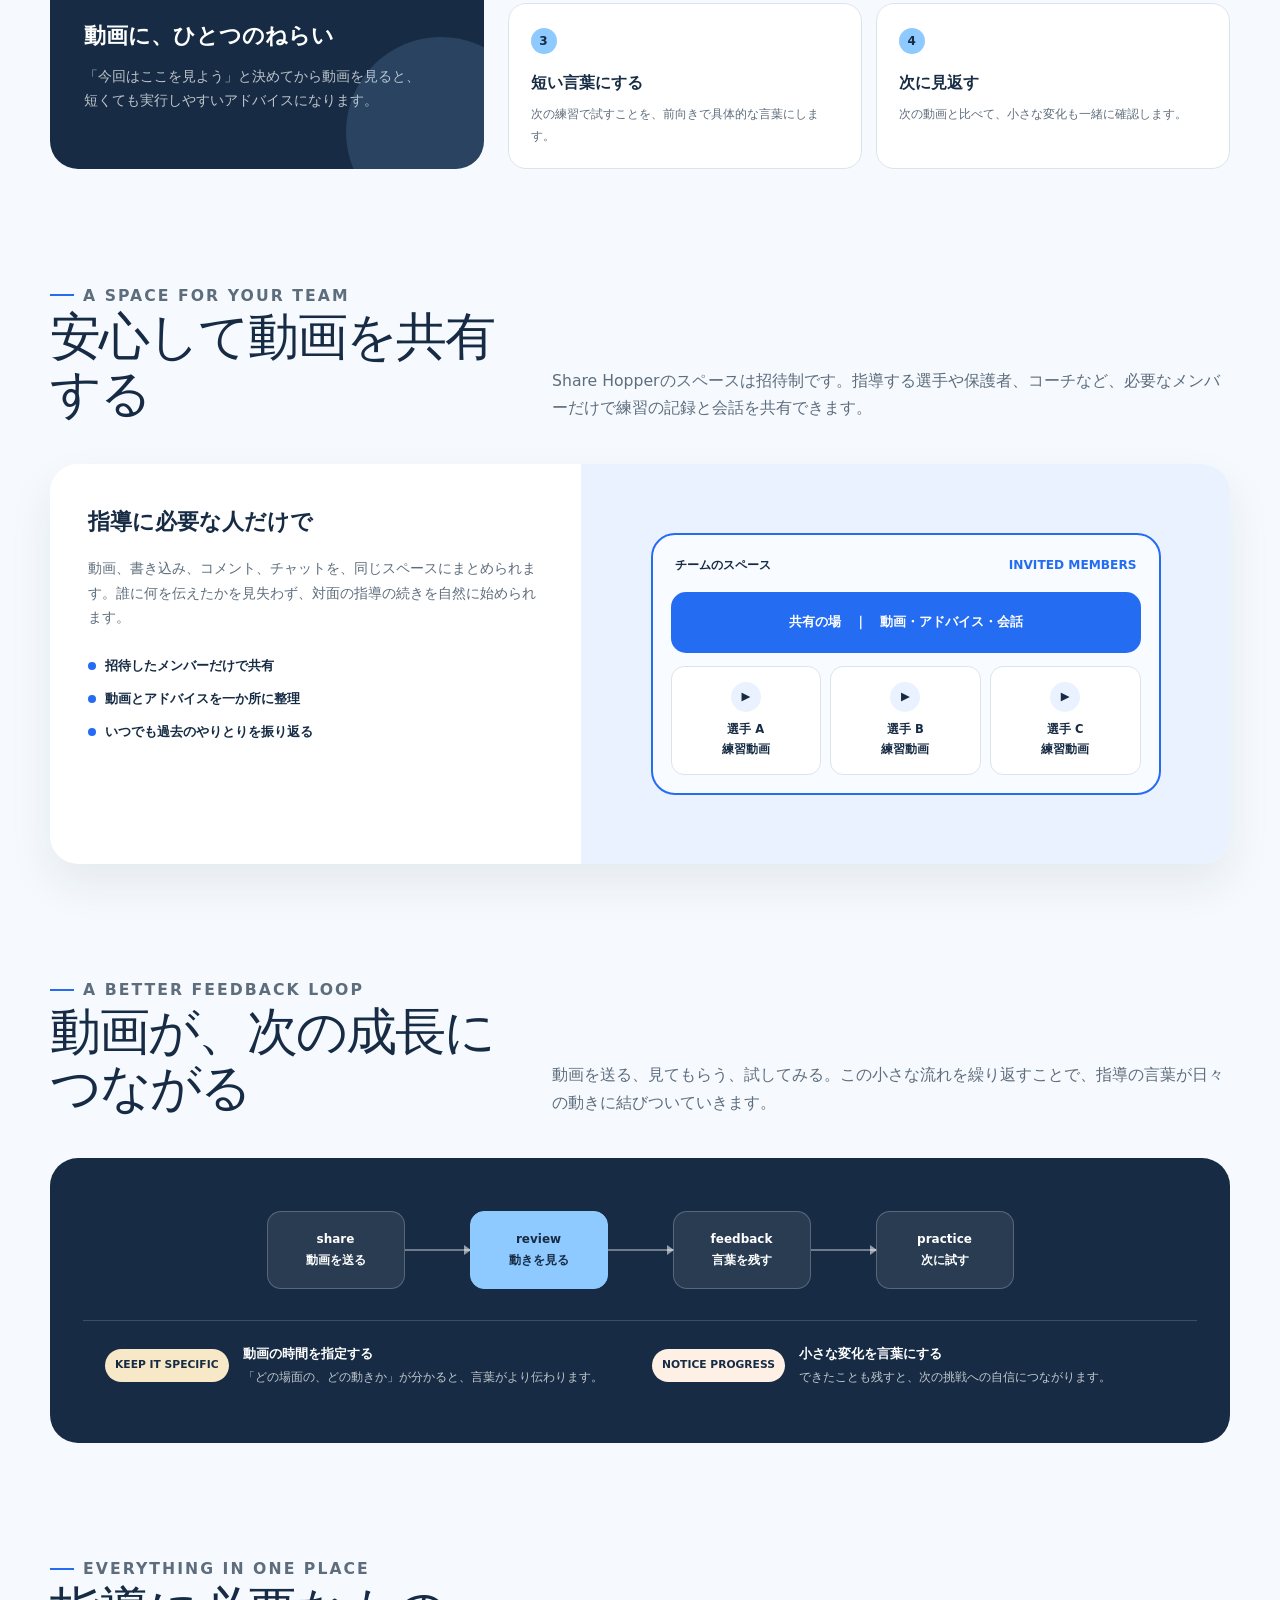
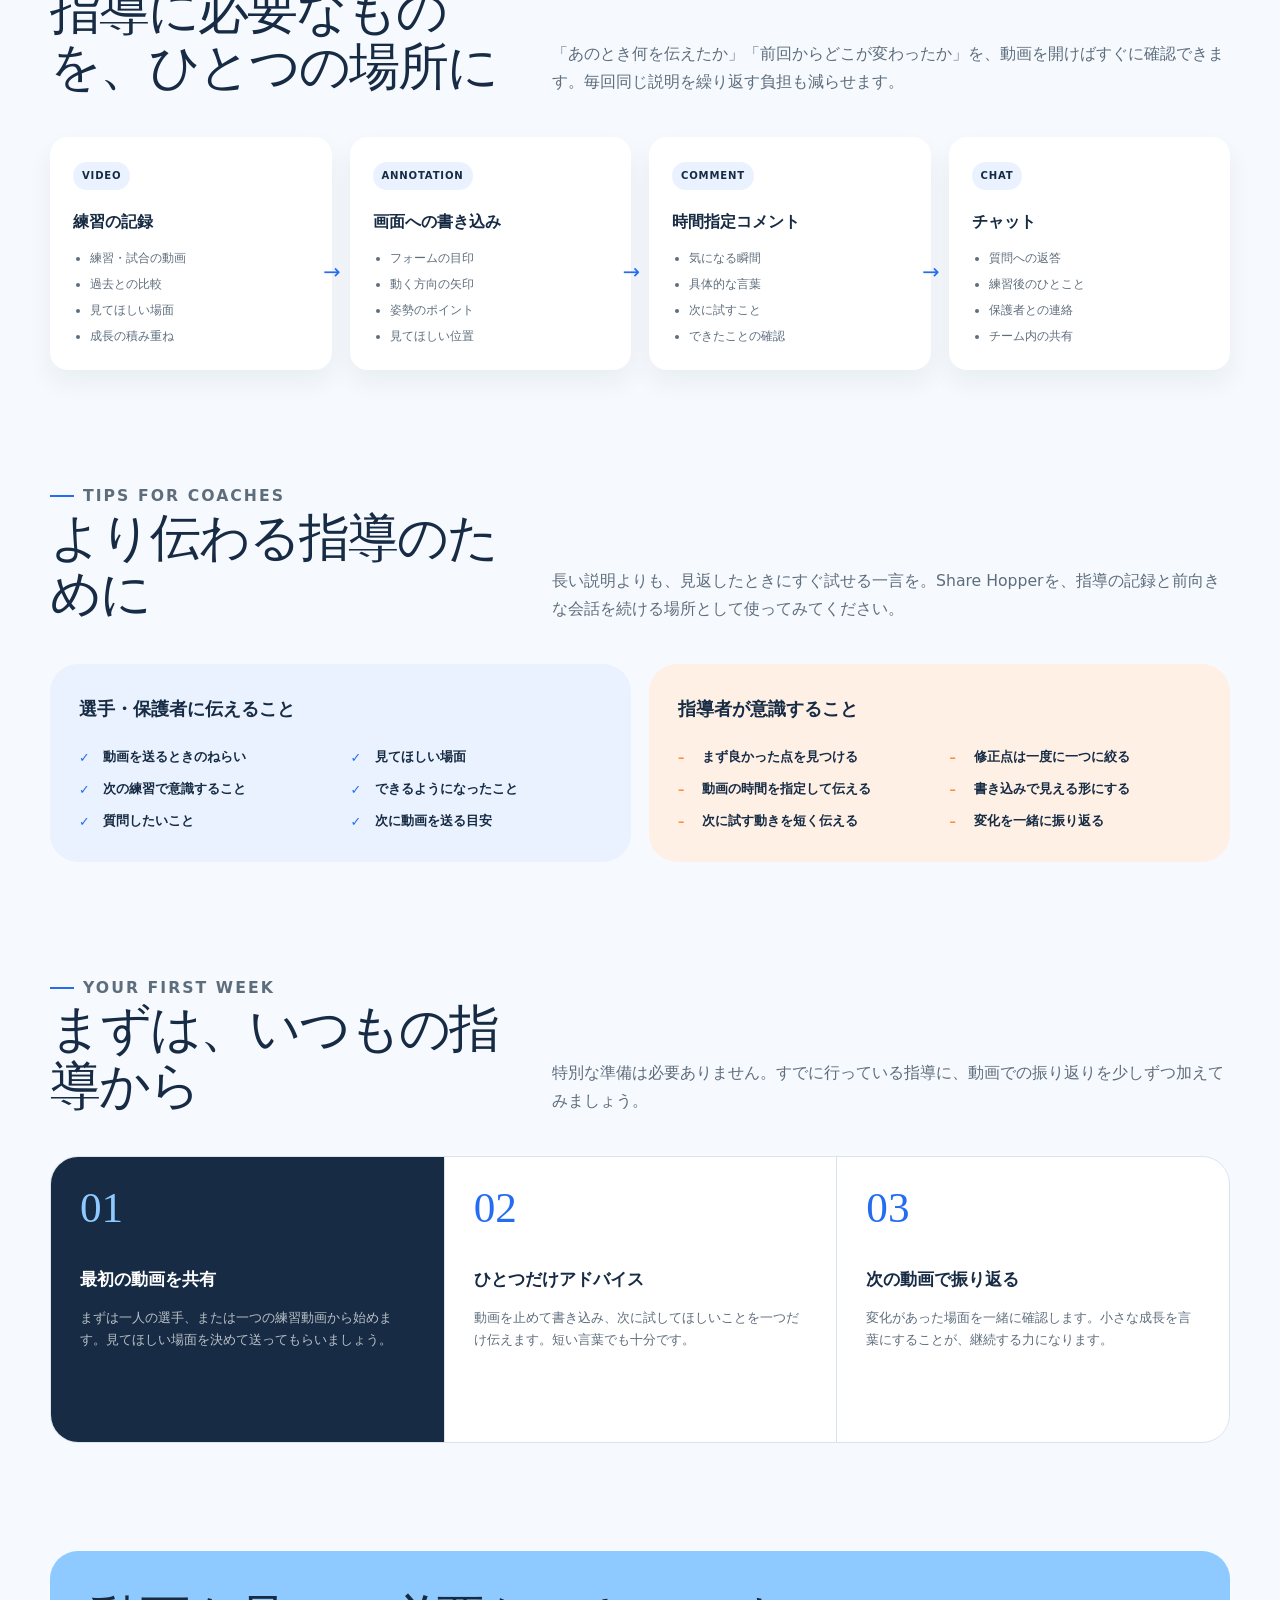
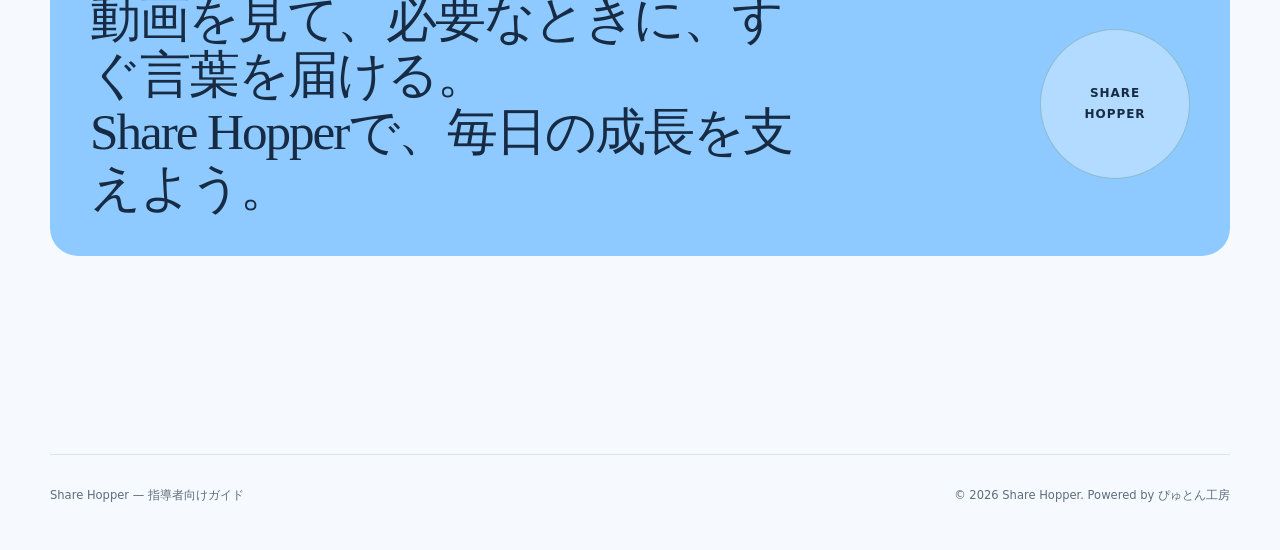
==== commit ea5d7b3a: "Unify site branding and refine coach copy" ====
--- a/advisor-subscription-visual-guide.html
+++ b/advisor-subscription-visual-guide.html
@@ -4,23 +4,25 @@
   <meta charset="utf-8">
   <meta name="viewport" content="width=device-width, initial-scale=1">
   <meta name="description" content="Share Hopperを使って、動画を見ながら伝わるスポーツ指導を行うための指導者向けガイド">
+  <meta name="theme-color" content="#172c44">
   <title>指導者向けガイド | Share Hopper</title>
+  <link rel="icon" type="image/png" href="assets/logo.png">
   <style>
     :root {
-      --ink: #14261f;
-      --muted: #64716b;
-      --paper: #f5f3ec;
-      --surface: #fffdf8;
-      --surface-2: #edf3ee;
-      --line: #d8ded8;
-      --green: #0f6b4f;
-      --green-dark: #084d39;
-      --green-soft: #d9eee4;
-      --lime: #c8ec65;
-      --coral: #ef775f;
-      --coral-soft: #fde7e1;
-      --blue: #32758d;
-      --blue-soft: #dcecf1;
+      --ink: #172c44;
+      --muted: #5e6d7c;
+      --paper: #f6faff;
+      --surface: #ffffff;
+      --surface-2: #eaf2ff;
+      --line: #dbe4ed;
+      --green: #246cf2;
+      --green-dark: #172c44;
+      --green-soft: #eaf2ff;
+      --lime: #8ecaff;
+      --coral: #ff8a42;
+      --coral-soft: #fff0e6;
+      --blue: #246cf2;
+      --blue-soft: #eaf2ff;
       --amber: #b2781c;
       --amber-soft: #f7e9c8;
       --shadow: 0 20px 45px rgba(20, 38, 31, 0.08);
@@ -974,7 +976,7 @@
           Share Hopper
         </a>
         <div class="nav-links">
-          <a href="index.html#home">ホーム</a>
+          <a href="index.html#top">ホーム</a>
           <a href="index.html#features">特長</a>
           <a href="advisor-subscription-visual-guide.html" aria-current="page">指導者向け資料</a>
           <a href="https://apps.apple.com/jp/app/id6762832513" target="_blank" rel="noopener">App Store</a>
@@ -1040,10 +1042,10 @@
     <section id="flows">
       <div class="section-heading">
         <div>
-          <p class="eyebrow">Getting Started</p>
-          <h2>はじめるのは、かんたんです</h2>
-        </div>
-        <p>まずは、普段指導している選手やご家族とのやりとりから。対面レッスンの補足にも、離れた場所からの動画指導にも使えます。</p>
+          <p class="eyebrow">Your First Share</p>
+          <h2>いつもの指導に、<br>動画の視点を。</h2>
+        </div>
+        <p>最初の一歩は、いつもの練習動画を一つ共有することから。対面レッスンの振り返りにも、離れた場所でのやりとりにも、そのまま取り入れられます。</p>
       </div>
 
       <div class="flow-grid">
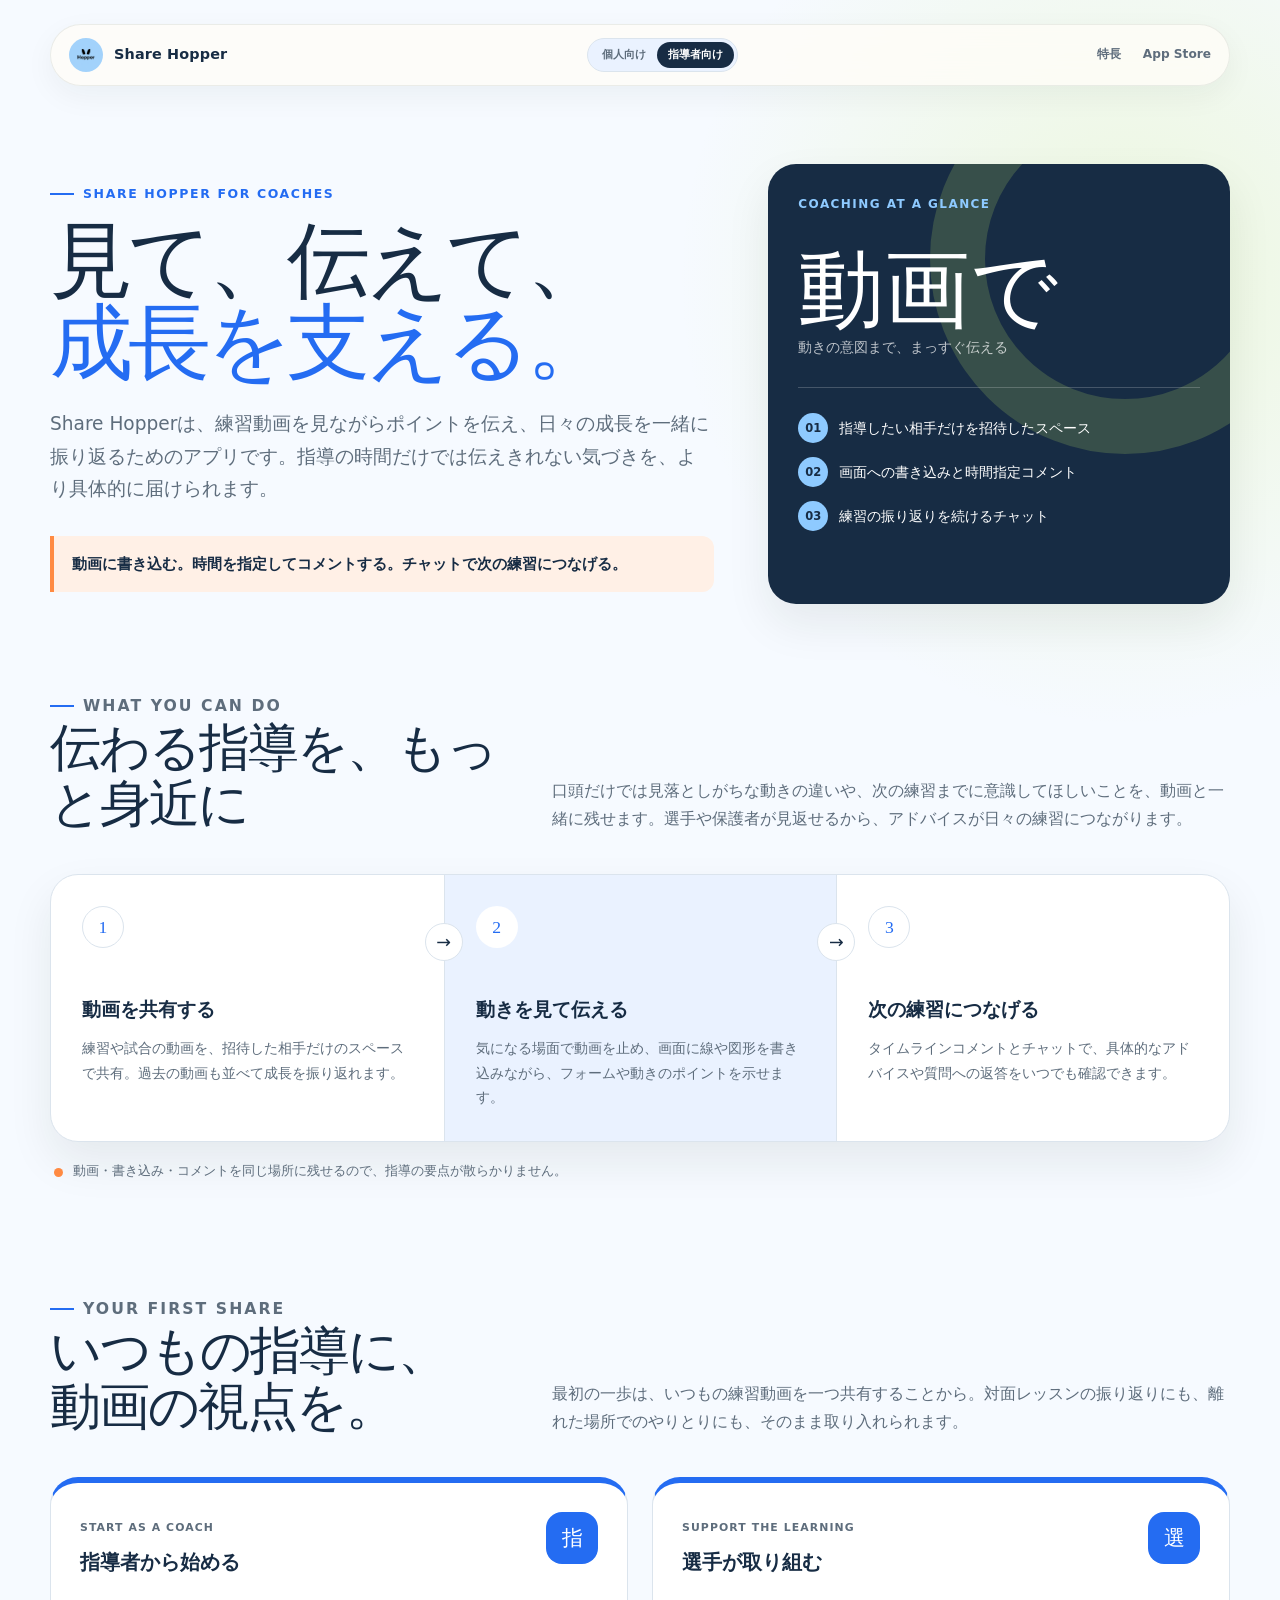
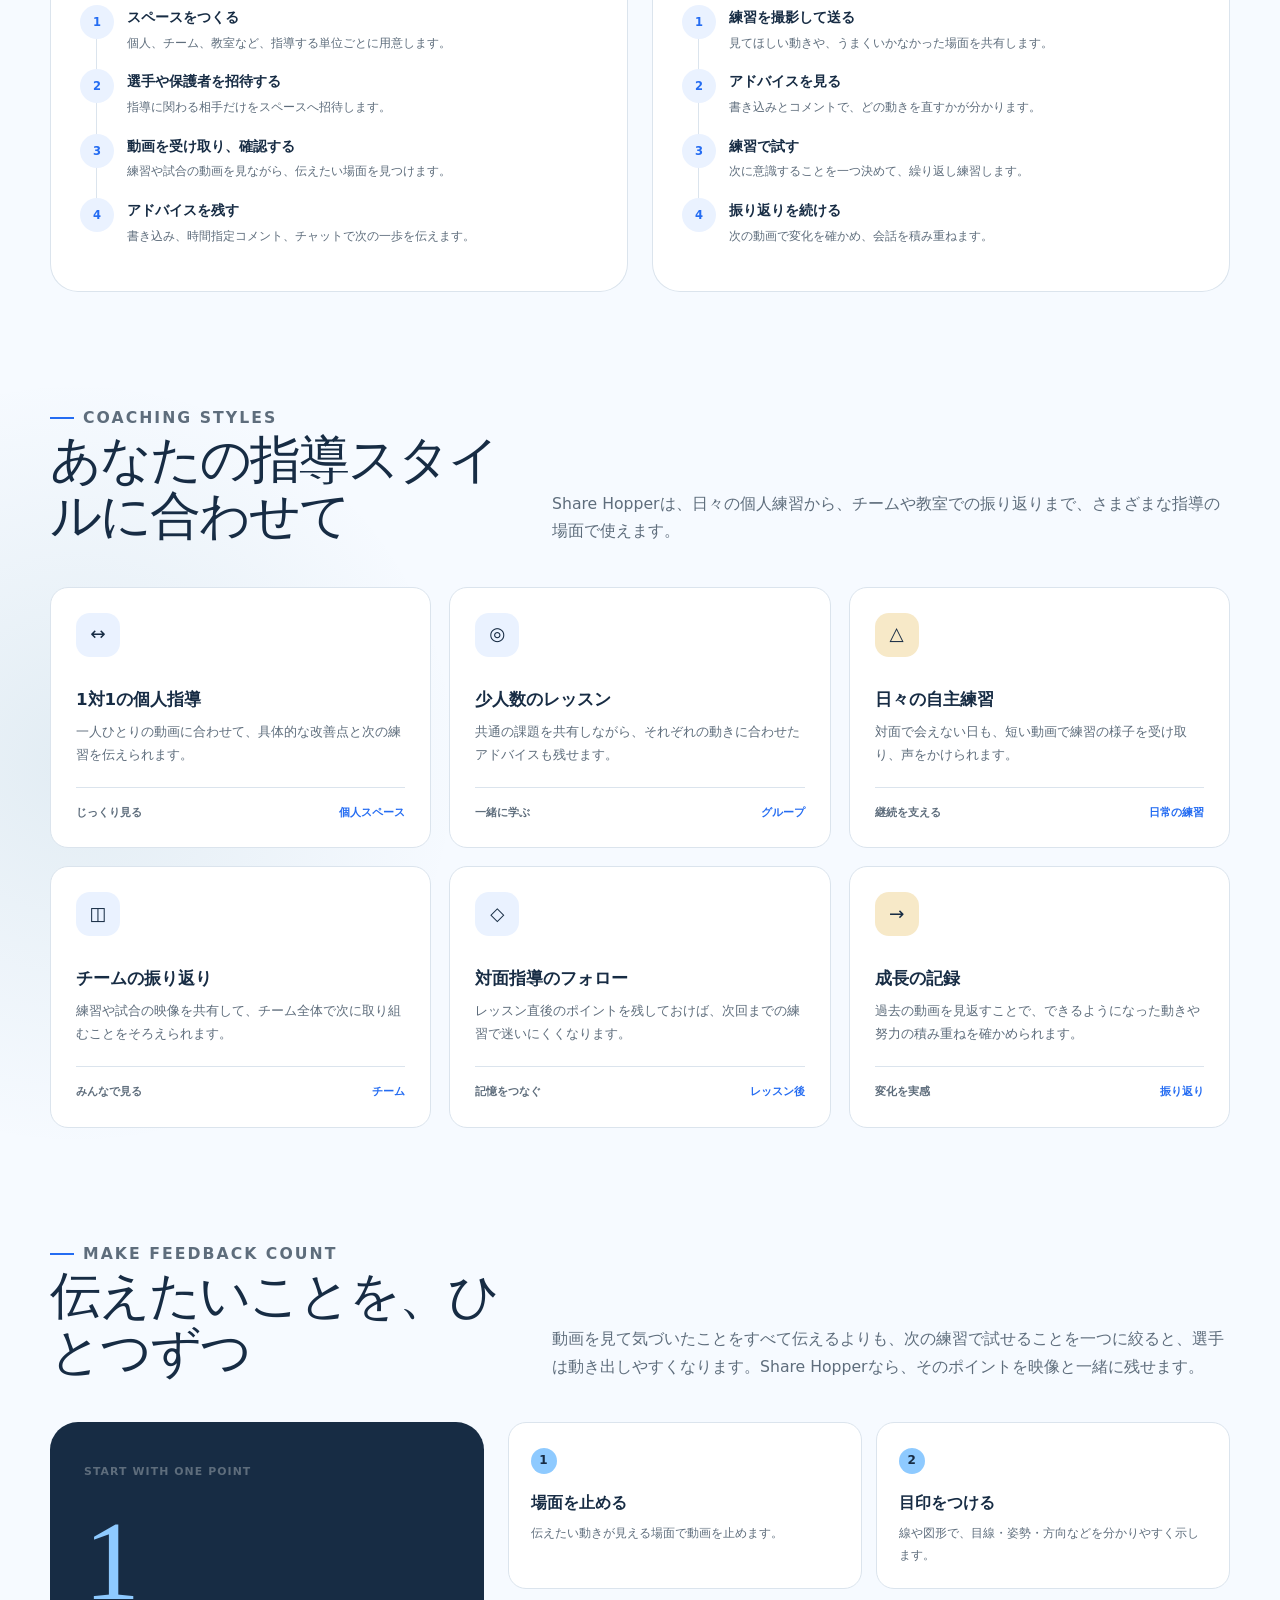
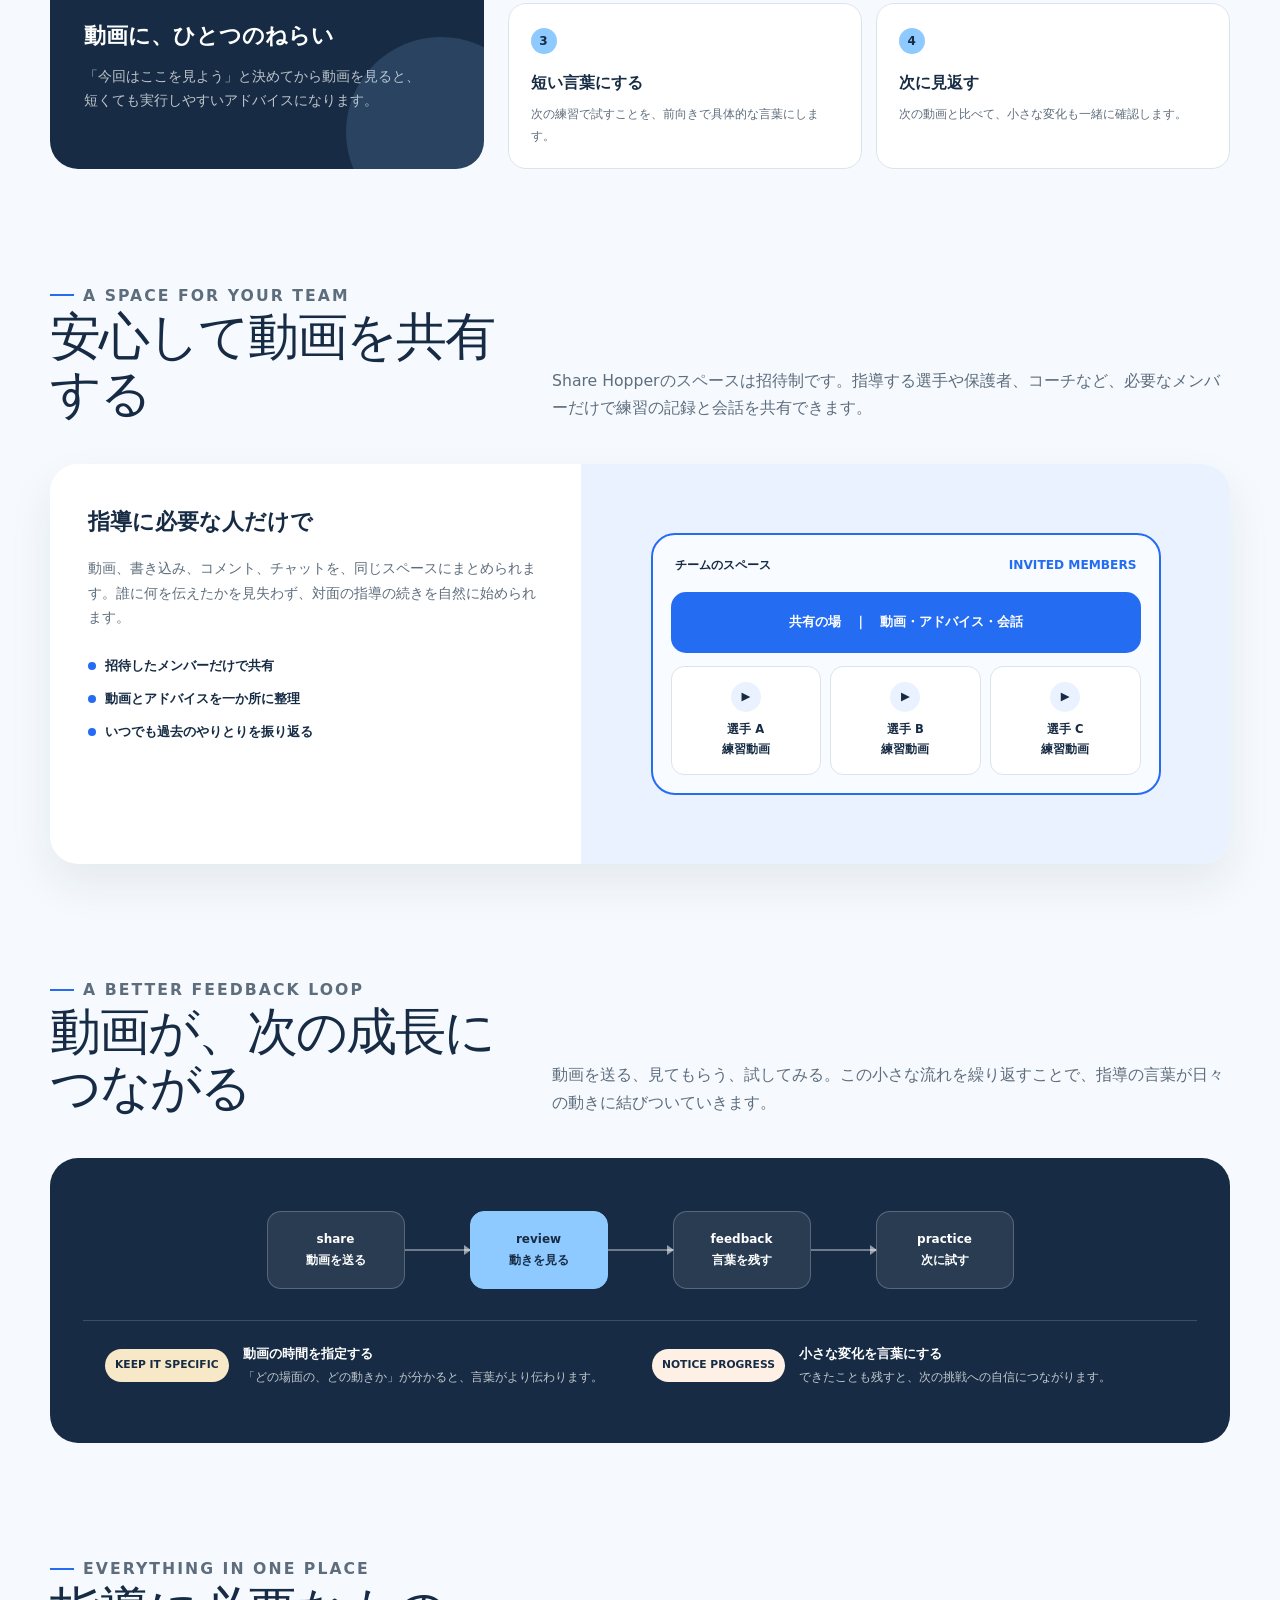
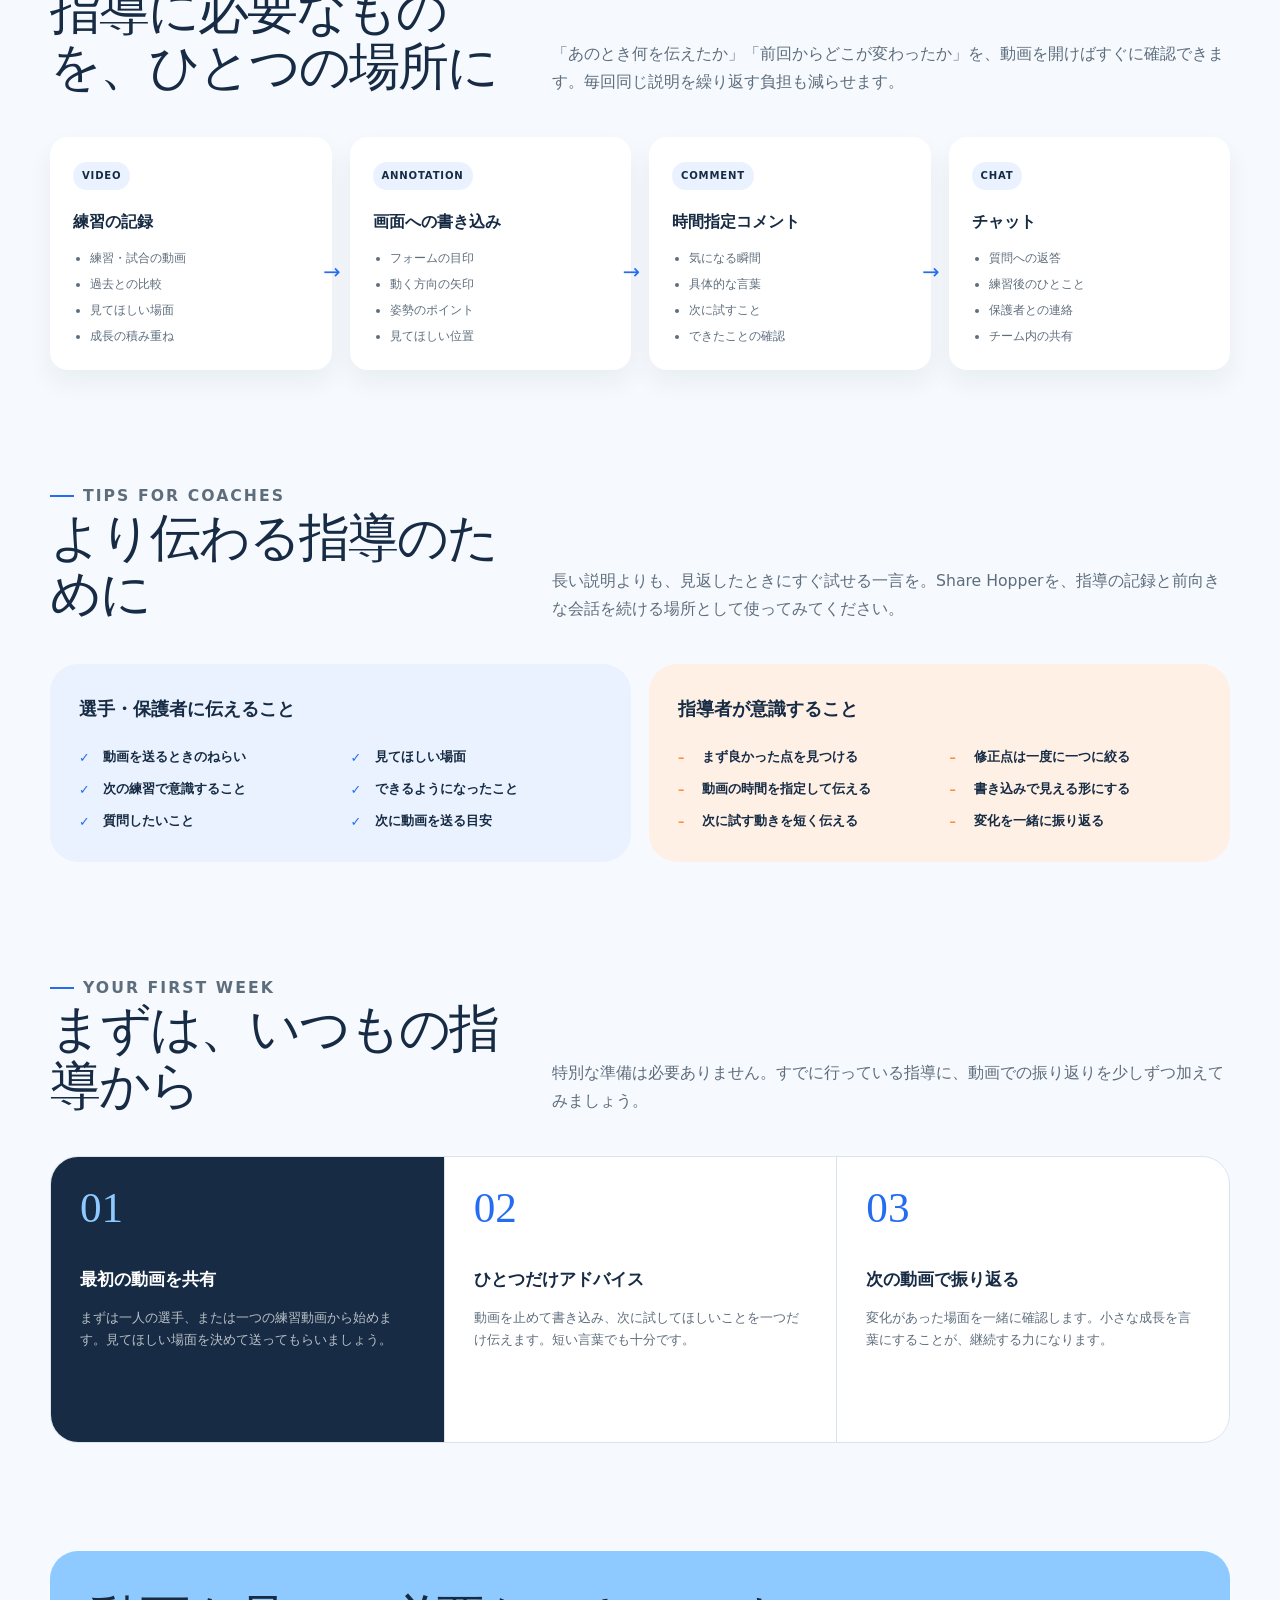
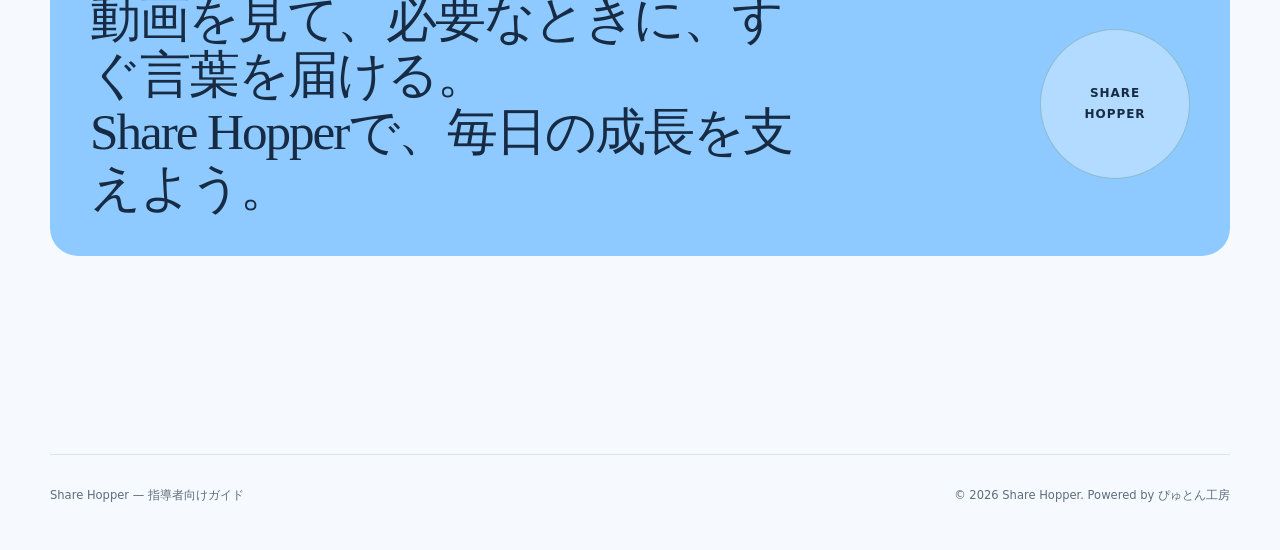
==== commit 0d98a40f: "Add audience page switcher to headers" ====
--- a/advisor-subscription-visual-guide.html
+++ b/advisor-subscription-visual-guide.html
@@ -124,6 +124,30 @@
     .nav-links a { text-decoration: none; }
     .nav-links a:hover { color: var(--green); }
 
+    .audience-switch {
+      display: flex;
+      padding: 3px;
+      border: 1px solid var(--line);
+      border-radius: 999px;
+      background: var(--surface-2);
+    }
+
+    .audience-switch a {
+      padding: 6px 11px;
+      border-radius: 999px;
+      color: var(--muted);
+      font-size: 0.7rem;
+      font-weight: 800;
+      line-height: 1.25;
+      text-decoration: none;
+      white-space: nowrap;
+    }
+
+    .audience-switch a[aria-current="page"] {
+      color: white;
+      background: var(--green-dark);
+    }
+
     .hero {
       display: grid;
       grid-template-columns: minmax(0, 1.18fr) minmax(320px, 0.82fr);
@@ -942,6 +966,7 @@
       header { padding-bottom: 65px; }
       section { margin-bottom: 80px; }
       .nav-links { display: none; }
+      .audience-switch a { padding: 6px 9px; font-size: 0.66rem; }
       .hero { gap: 32px; }
       h1 { font-size: clamp(2.8rem, 15vw, 4.7rem); }
       .section-heading { gap: 18px; }
@@ -975,10 +1000,12 @@
           <img class="brand-mark" src="assets/logo.png" alt="">
           Share Hopper
         </a>
+        <nav class="audience-switch" aria-label="ページを切り替える">
+          <a href="index.html">個人向け</a>
+          <a href="advisor-subscription-visual-guide.html" aria-current="page">指導者向け</a>
+        </nav>
         <div class="nav-links">
-          <a href="index.html#top">ホーム</a>
           <a href="index.html#features">特長</a>
-          <a href="advisor-subscription-visual-guide.html" aria-current="page">指導者向け資料</a>
           <a href="https://apps.apple.com/jp/app/id6762832513" target="_blank" rel="noopener">App Store</a>
         </div>
       </nav>
